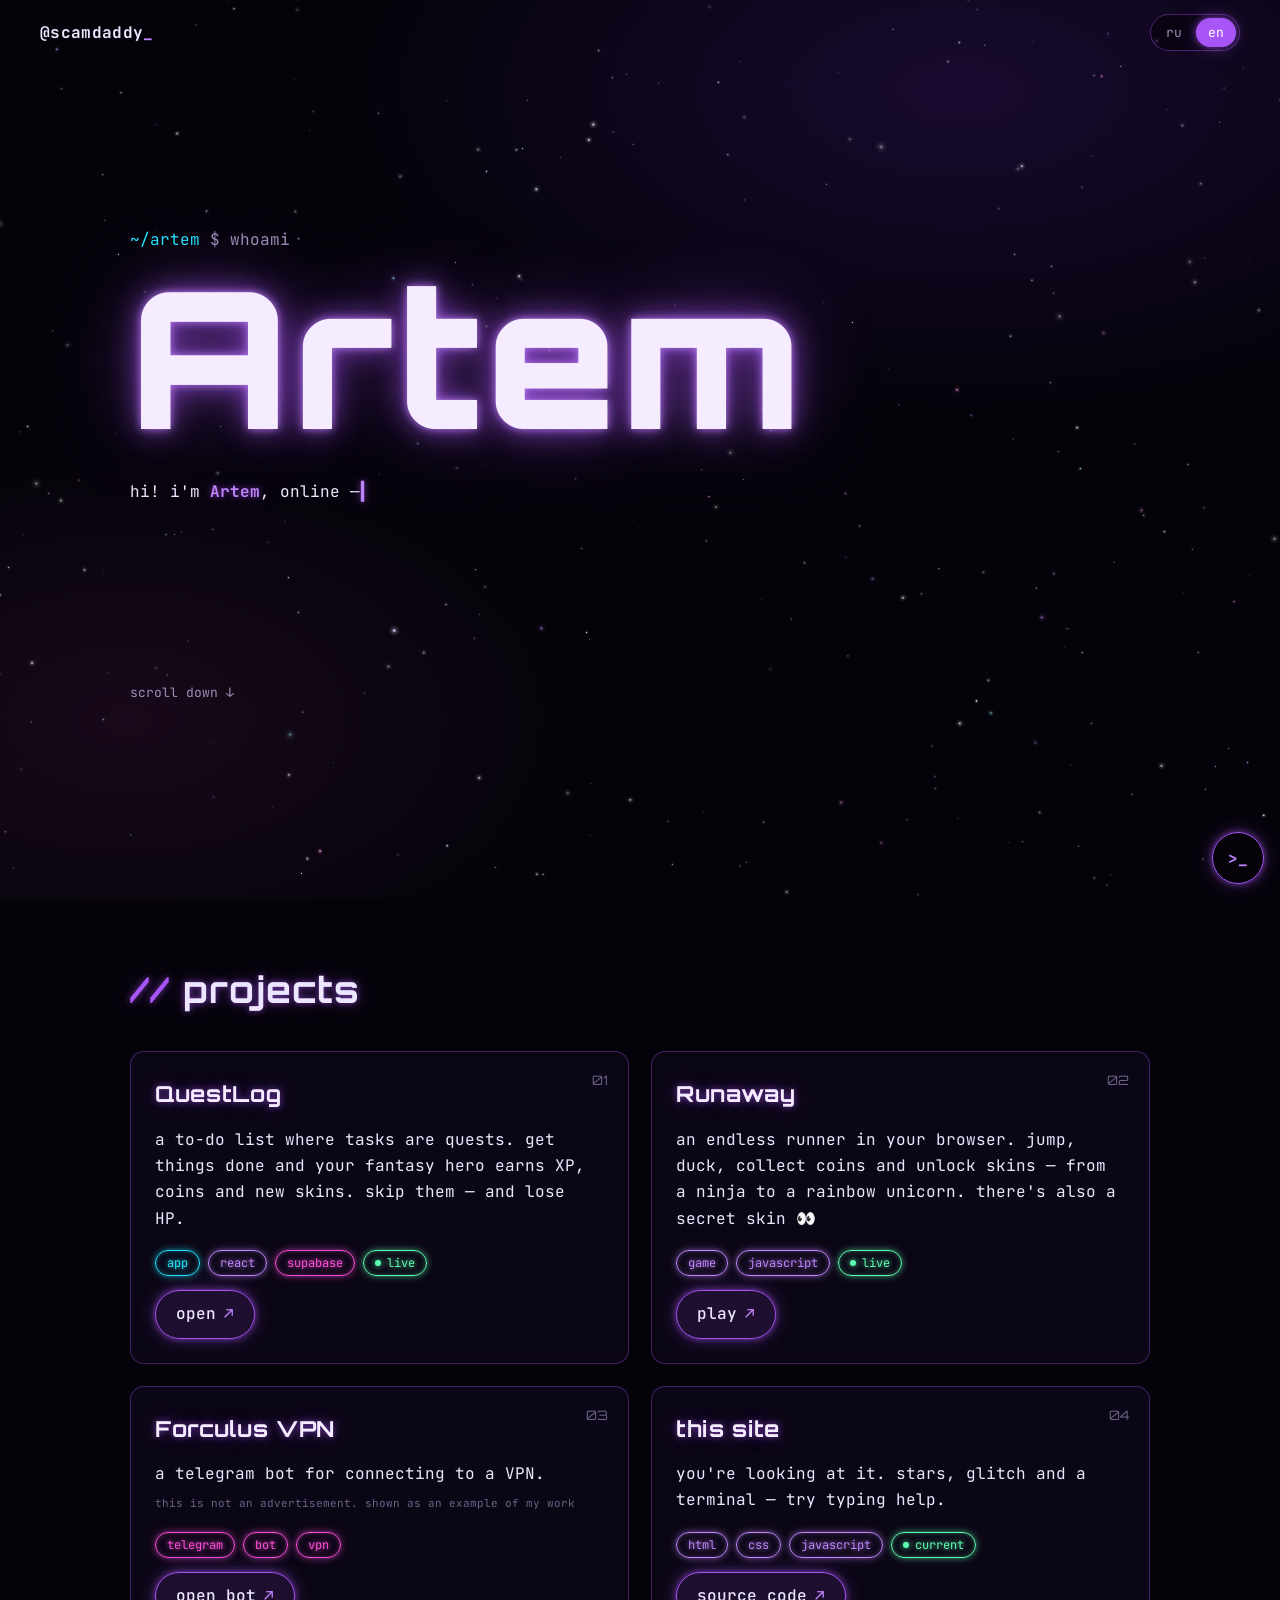
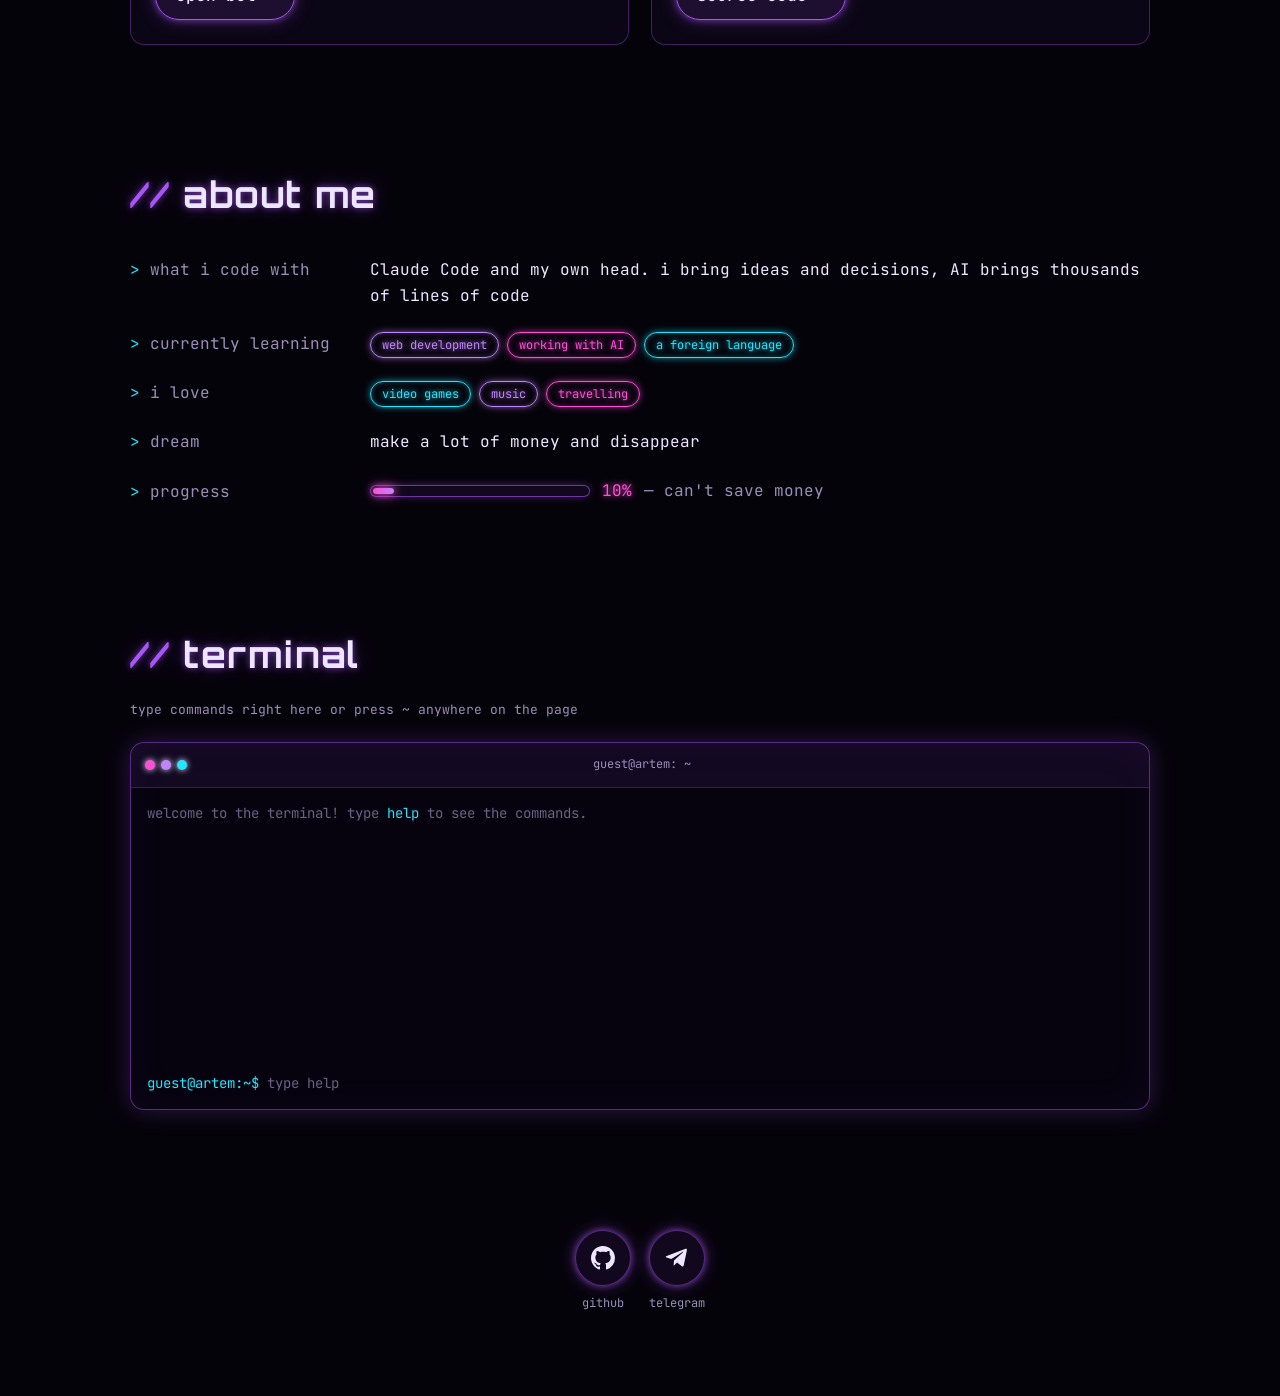
==== index.html @ 3e1d8d3e "Превью и описания сайта под новую мечту - описание страницы, Open Graph и Twitter: «мечтаю заработат" ====
<!DOCTYPE html>
<html lang="ru">
<head>
  <meta charset="UTF-8">
  <meta name="viewport" content="width=device-width, initial-scale=1">
  <title>Artem — @scamdaddy</title>
  <meta name="description" content="вайбкодер. мечтаю заработать много денег и исчезнуть, а пока — просто чиллю.">
  <meta name="theme-color" content="#05030a">
  <meta name="color-scheme" content="dark">
  <link rel="canonical" href="https://artemvib.github.io/">

  <!-- Иконки сайта -->
  <link rel="icon" href="assets/favicon.svg" type="image/svg+xml">
  <link rel="icon" href="assets/favicon-32.png" type="image/png" sizes="32x32">
  <link rel="apple-touch-icon" href="assets/apple-touch-icon.png">

  <!-- Превью ссылки в Telegram, VK, Discord и т.д. (Open Graph).
       Мессенджеры не запускают JavaScript, поэтому всё здесь — готовым текстом,
       а адрес картинки — полный, с https:// -->
  <meta property="og:type" content="website">
  <meta property="og:site_name" content="Artem — @scamdaddy">
  <meta property="og:url" content="https://artemvib.github.io/">
  <meta property="og:title" content="Artem — @scamdaddy">
  <meta property="og:description" content="вайбкодер. мечтаю заработать много денег и исчезнуть, а пока — просто чиллю. заходи — тут звёзды, глитч и терминал.">
  <meta property="og:image" content="https://artemvib.github.io/assets/og-image.png">
  <meta property="og:image:width" content="1200">
  <meta property="og:image:height" content="630">
  <meta property="og:image:alt" content="Artem — вайбкодер. неоновая надпись на звёздном фоне">
  <meta property="og:locale" content="ru_RU">
  <meta property="og:locale:alternate" content="en_US">

  <!-- То же для X (Twitter) -->
  <meta name="twitter:card" content="summary_large_image">
  <meta name="twitter:title" content="Artem — @scamdaddy">
  <meta name="twitter:description" content="вайбкодер. мечтаю заработать много денег и исчезнуть, а пока — просто чиллю.">
  <meta name="twitter:image" content="https://artemvib.github.io/assets/og-image.png">

  <!-- Метка «JavaScript работает»: только тогда прячем блоки до появления при прокрутке -->
  <script>document.documentElement.classList.add('js');</script>

  <!-- Шрифты: Orbitron для заголовков (латиница), Unbounded подхватывает кириллицу,
       JetBrains Mono для основного текста -->
  <link rel="preconnect" href="https://fonts.googleapis.com">
  <link rel="preconnect" href="https://fonts.gstatic.com" crossorigin>
  <link rel="stylesheet" href="https://fonts.googleapis.com/css2?family=JetBrains+Mono:wght@400;500;700&family=Orbitron:wght@500;700;900&family=Unbounded:wght@500;700;900&display=swap">

  <link rel="stylesheet" href="css/style.css">
</head>
<body>
  <!-- Звёздное небо рисуется на этом canvas (js/stars.js) -->
  <canvas id="stars" aria-hidden="true"></canvas>

  <header class="topbar">
    <a class="topbar__logo" href="#hero">@scamdaddy<span class="topbar__cursor">_</span></a>

    <!-- Переключатель языка: выбор запоминается (js/main.js) -->
    <div class="lang-switch" role="group" aria-label="язык" data-i18n-label="lang.label">
      <button class="lang-switch__btn is-active" type="button" data-lang="ru" lang="ru" aria-pressed="true">ru</button>
      <button class="lang-switch__btn" type="button" data-lang="en" lang="en" aria-pressed="false">en</button>
    </div>
  </header>

  <main>
    <!-- Приветствие -->
    <section class="hero" id="hero">
      <p class="hero__prompt reveal"><span class="accent-cyan">~/artem</span> $ whoami</p>
      <!-- Глитч: копии текста из data-text сдвигаются в розовом и голубом цвете -->
      <h1 class="hero__name glitch reveal" data-text="Artem">Artem</h1>
      <!-- Приветствие печатается само (js/effects.js), тексты — в js/i18n.js -->
      <div class="hero__greeting reveal" id="greeting"></div>
      <a class="hero__scroll reveal" href="#projects" data-i18n="hero.scroll">листай вниз ↓</a>
    </section>

    <!-- Проекты: карточки создаются из js/projects.js -->
    <section class="section" id="projects">
      <h2 class="section__title reveal"><span class="section__hash">//</span> <span data-i18n="projects.title">проекты</span></h2>
      <div class="cards" id="project-list"></div>
    </section>

    <!-- Обо мне -->
    <section class="section" id="about">
      <h2 class="section__title reveal"><span class="section__hash">//</span> <span data-i18n="about.title">обо мне</span></h2>
      <div id="about-list"></div>
    </section>

    <!-- Мини-терминал (js/terminal.js). По клавише ~ всплывает поверх страницы -->
    <section class="section" id="terminal-section">
      <h2 class="section__title reveal"><span class="section__hash">//</span> <span data-i18n="term.section">терминал</span></h2>
      <p class="section__hint reveal" data-i18n="term.hint" data-i18n-touch="term.hintTouch">пиши команды прямо здесь или нажми ~ в любом месте страницы</p>

      <div class="terminal reveal" id="terminal">
        <div class="terminal__bar">
          <span class="terminal__dots" aria-hidden="true"><i></i><i></i><i></i></span>
          <span class="terminal__title">guest@artem: ~</span>
          <button class="terminal__close" id="terminal-close" type="button" data-i18n-label="term.close" aria-label="закрыть терминал">esc</button>
        </div>
        <div class="terminal__output" id="terminal-output" role="log" aria-live="polite"></div>
        <form class="terminal__line" id="terminal-form">
          <label class="terminal__prompt" for="terminal-input">guest@artem:~$</label>
          <input class="terminal__input" id="terminal-input" type="text"
                 autocomplete="off" autocapitalize="off" autocorrect="off" spellcheck="false"
                 enterkeyhint="send" data-i18n-placeholder="term.placeholder" placeholder="введи help">
        </form>
      </div>
    </section>

    <!-- Место под анонимные сообщения — отдельный этап, пока скрыто -->
    <section class="section" id="anon-messages" hidden></section>
  </main>

  <footer class="footer" id="links">
    <!-- Иконки GitHub и Telegram (данные — в js/projects.js) -->
    <nav class="footer__links reveal" id="social-links" aria-label="ссылки" data-i18n-label="links.title"></nav>

    <!-- Место под счётчик просмотров — отдельный этап -->
    <div class="footer__views" id="views-counter" hidden></div>

    <p class="footer__credit reveal" data-i18n="footer.credit">сделано Artem вместе с Claude ❤️</p>
  </footer>

  <!-- Кнопка терминала (удобно на телефоне, где нет клавиши ~) -->
  <button class="terminal-fab" id="terminal-fab" type="button" data-i18n-label="term.open" aria-label="открыть терминал">&gt;_</button>

  <!-- Затемнение под всплывшим терминалом -->
  <div class="terminal-backdrop" id="terminal-backdrop"></div>

  <!-- Порядок важен: сначала данные, потом код, который их использует -->
  <script src="js/stars.js"></script>
  <script src="js/i18n.js"></script>
  <script src="js/projects.js"></script>
  <script src="js/effects.js"></script>
  <script src="js/terminal.js"></script>
  <script src="js/main.js"></script>
</body>
</html>
---- css/style.css ----
/* =========================================================
   Неон / киберпанк. Все цвета и размеры — переменные ниже,
   чтобы менять стиль в одном месте.
   ========================================================= */

:root {
  /* Цвета */
  --bg: #05030a;
  --bg-card: rgba(18, 10, 32, 0.55);
  --violet: #a855f7;
  --violet-bright: #c084fc;
  --violet-deep: #6d28d9;
  --pink: #ff4fd8;
  --cyan: #22e5ff;
  --text: #ece6ff;
  --muted: #9a8fb8;
  --dim: #6b6286;

  /* Неоновое свечение */
  --glow-violet: 0 0 6px rgba(168, 85, 247, 0.6), 0 0 18px rgba(168, 85, 247, 0.35);
  --glow-violet-strong: 0 0 8px rgba(192, 132, 252, 0.9), 0 0 24px rgba(168, 85, 247, 0.6), 0 0 60px rgba(168, 85, 247, 0.35);

  /* Шрифты */
  --font-mono: "JetBrains Mono", ui-monospace, Consolas, monospace;
  --font-display: "Orbitron", "Unbounded", system-ui, sans-serif;

  /* Сетка */
  --gutter: clamp(16px, 4vw, 40px);
  --max-width: 1100px;
  --radius: 14px;

  /* Плавность: быстрый старт, мягкая остановка */
  --ease-out: cubic-bezier(0.16, 1, 0.3, 1);
}

/* ---------- Базовые стили ---------- */

*,
*::before,
*::after {
  box-sizing: border-box;
}

html {
  scroll-behavior: smooth;
  -webkit-text-size-adjust: 100%;
}

body {
  margin: 0;
  min-height: 100vh;
  background:
    radial-gradient(ellipse 80% 60% at 75% 10%, rgba(109, 40, 217, 0.18), transparent 60%),
    radial-gradient(ellipse 60% 50% at 10% 80%, rgba(255, 79, 216, 0.08), transparent 60%),
    var(--bg);
  background-attachment: fixed;
  color: var(--text);
  font-family: var(--font-mono);
  font-size: clamp(14px, 1.6vw, 16px);
  line-height: 1.65;
  overflow-x: hidden;
}

::selection {
  background: var(--violet);
  color: #fff;
}

a {
  color: var(--violet-bright);
  text-decoration: none;
}

a:focus-visible,
button:focus-visible {
  outline: 2px solid var(--cyan);
  outline-offset: 3px;
}

.accent-cyan { color: var(--cyan); }
.accent-pink { color: var(--pink); }

/* ---------- Звёздный фон ---------- */

#stars {
  position: fixed;
  inset: 0;
  width: 100%;
  height: 100%;
  z-index: 0;
  pointer-events: none;
}

/* Весь контент — над звёздами.
   Без z-index: иначе всплывающий терминал оказался бы «заперт» внутри main
   и не смог бы подняться над затемнением */
main,
.footer {
  position: relative;
}

/* ---------- Шапка ---------- */

.topbar {
  position: fixed;
  top: 0;
  left: 0;
  right: 0;
  z-index: 10;
  display: flex;
  align-items: center;
  justify-content: space-between;
  padding: 14px var(--gutter);
  border-bottom: 1px solid transparent;
  transition: background 0.3s, border-color 0.3s;
}

/* После начала прокрутки шапка получает плотный фон, чтобы текст не лез под логотип */
.topbar.is-scrolled {
  background: rgba(5, 3, 10, 0.88);
  border-bottom-color: rgba(168, 85, 247, 0.2);
  backdrop-filter: blur(10px);
  -webkit-backdrop-filter: blur(10px);
}

.topbar__logo {
  font-weight: 700;
  color: var(--text);
  letter-spacing: 0.02em;
}

.topbar__cursor {
  color: var(--violet-bright);
  animation: blink 1s steps(1) infinite;
}

.lang-switch {
  display: flex;
  gap: 2px;
  padding: 3px;
  border: 1px solid rgba(168, 85, 247, 0.4);
  border-radius: 999px;
  background: rgba(5, 3, 10, 0.6);
}

.lang-switch__btn {
  min-width: 40px;
  padding: 4px 10px;
  border: 0;
  border-radius: 999px;
  background: transparent;
  color: var(--muted);
  font: inherit;
  font-size: 13px;
  cursor: pointer;
  transition: color 0.2s, background 0.2s, box-shadow 0.2s;
}

.lang-switch__btn:hover {
  color: var(--text);
}

.lang-switch__btn.is-active {
  background: var(--violet);
  color: #fff;
  box-shadow: var(--glow-violet);
}

/* ---------- Приветствие ---------- */

.hero {
  min-height: 100vh;
  min-height: 100svh;
  display: flex;
  flex-direction: column;
  justify-content: center;
  max-width: var(--max-width);
  margin: 0 auto;
  padding: 90px var(--gutter) 60px;
}

.hero__prompt {
  margin: 0 0 8px;
  color: var(--muted);
}

.hero__name {
  margin: 0;
  font-family: var(--font-display);
  font-weight: 900;
  font-size: clamp(64px, 17vw, 190px);
  line-height: 1;
  letter-spacing: 0.02em;
  color: #f5edff;
  text-shadow:
    0 0 8px rgba(192, 132, 252, 0.9),
    0 0 30px rgba(168, 85, 247, 0.7),
    0 0 80px rgba(168, 85, 247, 0.45);
}

.hero__greeting {
  max-width: 640px;
  margin: 28px 0 0;
  color: var(--text);
}

.hero__scroll {
  align-self: flex-start;
  margin-top: 48px;
  color: var(--muted);
  font-size: 13px;
  transition: color 0.2s, text-shadow 0.2s;
}

.hero__scroll:hover {
  color: var(--violet-bright);
  text-shadow: var(--glow-violet);
}

/* ---------- Секции ---------- */

.section {
  max-width: var(--max-width);
  margin: 0 auto;
  padding: 60px var(--gutter);
  /* при переходе по ссылке-якорю заголовок не прячется под шапкой */
  scroll-margin-top: 20px;
}

.section__title {
  margin: 0 0 32px;
  font-family: var(--font-display);
  font-weight: 700;
  font-size: clamp(24px, 4vw, 36px);
  letter-spacing: 0.04em;
  color: var(--text);
  text-shadow: var(--glow-violet);
}

.section__hash {
  color: var(--violet);
}

/* ---------- Общие компоненты ---------- */

.cards {
  display: grid;
  /* на широком экране 2 колонки, на телефоне 1 */
  grid-template-columns: repeat(auto-fill, minmax(min(100%, 400px), 1fr));
  gap: 22px;
}

.card {
  position: relative;
  display: flex;
  flex-direction: column;
  padding: 24px;
  border: 1px solid rgba(168, 85, 247, 0.35);
  border-radius: var(--radius);
  background: var(--bg-card);
  backdrop-filter: blur(6px);
  -webkit-backdrop-filter: blur(6px);
  box-shadow: 0 0 0 rgba(168, 85, 247, 0);
}

.tags {
  display: flex;
  flex-wrap: wrap;
  gap: 8px;
  margin: 0;
  padding: 0;
  list-style: none;
}

.tag {
  display: inline-block;
  padding: 3px 11px;
  border: 1px solid currentColor;
  border-radius: 999px;
  font-size: 12px;
  line-height: 1.5;
  color: var(--cyan);
  text-shadow: 0 0 6px currentColor;
  box-shadow: 0 0 8px -2px currentColor, inset 0 0 8px -4px currentColor;
}

.tag--cyan { color: var(--cyan); }
.tag--pink { color: var(--pink); }
.tag--violet { color: var(--violet-bright); }

/* live / current — с пульсирующей точкой «в эфире» */
.tag--live {
  color: #5dffb0;
}

.tag--live::before {
  content: "";
  display: inline-block;
  width: 6px;
  height: 6px;
  margin-right: 6px;
  border-radius: 50%;
  background: currentColor;
  box-shadow: 0 0 6px currentColor;
  vertical-align: 1px;
  animation: pulse 1.6s ease-in-out infinite;
}

.btn {
  display: inline-flex;
  align-items: center;
  gap: 8px;
  padding: 10px 20px;
  border: 1px solid var(--violet);
  border-radius: 999px;
  background: rgba(168, 85, 247, 0.12);
  color: var(--text);
  font: inherit;
  font-weight: 500;
  cursor: pointer;
  box-shadow: var(--glow-violet);
}

/* Скрыто с экрана, но доступно экранным чтецам */
.sr-only {
  position: absolute;
  width: 1px;
  height: 1px;
  margin: -1px;
  padding: 0;
  overflow: hidden;
  clip: rect(0 0 0 0);
  white-space: nowrap;
  border: 0;
}

/* ---------- Печатающийся текст ---------- */

/* «Призрак» и живой текст лежат в одной ячейке сетки друг на друге */
.typed {
  display: grid;
}

.typed__ghost,
.typed__live {
  grid-area: 1 / 1;
}

.typed__ghost {
  visibility: hidden;
}

.typed__ghost > div,
.typed__live > div {
  margin-bottom: 0.35em;
}

.typed__cursor {
  margin-left: 1px;
  color: var(--violet-bright);
  text-shadow: var(--glow-violet);
  animation: blink 1s steps(1) infinite;
}

.hl {
  color: var(--violet-bright);
  text-shadow: var(--glow-violet);
}

/* ---------- Глитч ---------- */

.glitch {
  position: relative;
  align-self: flex-start;
}

/* Две копии текста: розовая и голубая. В покое невидимы */
.glitch::before,
.glitch::after {
  content: attr(data-text);
  position: absolute;
  inset: 0;
  opacity: 0;
  pointer-events: none;
  text-shadow: none;
  mix-blend-mode: screen;
}

.glitch::before { color: var(--pink); }
.glitch::after { color: var(--cyan); }

.glitch.is-glitching,
.glitch:hover {
  animation: glitch-shake 0.3s steps(2) infinite;
}

.glitch.is-glitching::before,
.glitch:hover::before {
  opacity: 0.9;
  animation: glitch-slice-a 0.6s steps(1) infinite;
}

.glitch.is-glitching::after,
.glitch:hover::after {
  opacity: 0.9;
  animation: glitch-slice-b 0.6s steps(1) infinite;
}

/* ---------- Карточки проектов ---------- */

.project {
  gap: 14px;
}

.project__num {
  position: absolute;
  top: 18px;
  right: 20px;
  font-family: var(--font-display);
  font-size: 13px;
  color: var(--dim);
}

.project__title {
  margin: 0;
  padding-right: 32px;
  font-family: var(--font-display);
  font-weight: 700;
  font-size: 22px;
  letter-spacing: 0.03em;
  color: #f5edff;
  text-shadow: var(--glow-violet);
}

.project__desc {
  margin: 0;
  color: var(--text);
}

.project__note {
  margin: -6px 0 0;
  font-size: 11px;
  line-height: 1.5;
  color: var(--dim);
}

.project .tags {
  margin-top: auto;
  padding-top: 4px;
}

.project__btn {
  align-self: flex-start;
}

.btn__arrow {
  display: inline-block;
  color: var(--violet-bright);
}

/* ---------- Обо мне ---------- */

.about {
  display: grid;
  gap: 22px;
  margin: 0;
}

.about__row {
  display: grid;
  grid-template-columns: 220px 1fr;
  gap: 8px 20px;
  align-items: baseline;
}

.about__label {
  color: var(--muted);
}

.about__value {
  margin: 0;
}

/* ---------- Шкала прогресса ---------- */

.about__value--progress {
  display: flex;
  flex-wrap: wrap;
  align-items: center;
  gap: 6px 12px;
}

.progress {
  display: block;
  width: min(220px, 100%);
  height: 12px;
  padding: 2px;
  border: 1px solid rgba(168, 85, 247, 0.6);
  border-radius: 999px;
  background: rgba(168, 85, 247, 0.08);
  box-shadow: 0 0 10px -2px rgba(168, 85, 247, 0.6);
}

.progress__fill {
  display: block;
  width: var(--value);
  height: 100%;
  border-radius: inherit;
  background: linear-gradient(90deg, var(--pink), var(--violet-bright));
  box-shadow: 0 0 8px var(--pink), 0 0 16px rgba(255, 79, 216, 0.5);
  transition: width 1.6s var(--ease-out) 0.5s;
}

/* Пока строка не выехала на экран — шкала пустая, потом плавно заполняется */
.js .about__row:not(.is-visible) .progress__fill {
  width: 0;
}

.progress__value {
  color: var(--pink);
  text-shadow: 0 0 6px var(--pink);
}

.progress__note {
  color: var(--muted);
}

/* ---------- Ссылки ---------- */

.footer__links {
  display: flex;
  justify-content: center;
  gap: 18px;
}

.social {
  display: flex;
  flex-direction: column;
  align-items: center;
  gap: 8px;
  color: var(--muted);
  font-size: 12px;
}

.social__icon {
  display: grid;
  place-items: center;
  width: 56px;
  height: 56px;
  border: 1px solid rgba(168, 85, 247, 0.45);
  border-radius: 50%;
  background: rgba(168, 85, 247, 0.08);
  color: var(--text);
  box-shadow: var(--glow-violet);
}

.social__icon svg {
  width: 24px;
  height: 24px;
}

/* ---------- Футер ---------- */

.footer {
  max-width: var(--max-width);
  margin: 0 auto;
  padding: 60px var(--gutter) 40px;
  text-align: center;
}

.footer__credit {
  margin: 20px 0 0;
  color: var(--muted);
  font-size: 13px;
}

/* ---------- Появление при прокрутке ----------
   Класс .js ставится скриптом в <head>. Без JavaScript всё просто видно.
   Для «выезда» используется свойство translate, а не transform —
   так оно не мешает эффектам наведения, которые используют transform. */

.js .reveal {
  opacity: 0;
  translate: 0 40px;
  filter: blur(12px);
  transition:
    opacity 0.9s var(--ease-out) var(--reveal-delay, 0s),
    translate 0.9s var(--ease-out) var(--reveal-delay, 0s),
    filter 0.9s var(--ease-out) var(--reveal-delay, 0s);
}

.js .reveal.is-visible {
  opacity: 1;
  translate: 0 0;
  filter: none;
}

/* ---------- Наведение: карточки ---------- */

/* У карточек свои переходы + переходы появления в одном списке */
.js .card.reveal,
.card {
  transition:
    opacity 0.9s var(--ease-out) var(--reveal-delay, 0s),
    translate 0.9s var(--ease-out) var(--reveal-delay, 0s),
    filter 0.9s var(--ease-out) var(--reveal-delay, 0s),
    transform 0.35s var(--ease-out),
    border-color 0.35s,
    box-shadow 0.35s;
}

/* Пятно света, которое следует за мышью (координаты задаёт JS) */
.card::before {
  content: "";
  position: absolute;
  inset: 0;
  border-radius: inherit;
  background: radial-gradient(420px circle at var(--mx, 50%) var(--my, 50%), rgba(168, 85, 247, 0.16), transparent 45%);
  opacity: 0;
  transition: opacity 0.35s;
  pointer-events: none;
}

/* Всё содержимое карточки — над пятном света */
.card > * {
  position: relative;
}

.project__num {
  position: absolute;
}

/* Голографический блик: радужная полоса, которая едет вслед за курсором (--gx) */
.card::after {
  content: "";
  position: absolute;
  inset: 0;
  border-radius: inherit;
  background: linear-gradient(
    115deg,
    transparent 35%,
    rgba(255, 79, 216, 0.1) 45%,
    rgba(255, 255, 255, 0.12) 50%,
    rgba(34, 229, 255, 0.1) 55%,
    transparent 65%
  );
  background-size: 250% 100%;
  background-position: var(--gx, 50%) 0;
  opacity: 0;
  transition: opacity 0.35s;
  pointer-events: none;
}

@media (hover: hover) {
  /* 3D-наклон: углы --rx/--ry задаёт JS по положению курсора */
  .card:hover {
    transform: perspective(900px) rotateX(var(--rx, 0deg)) rotateY(var(--ry, 0deg)) translateY(-6px);
    border-color: rgba(192, 132, 252, 0.85);
    box-shadow:
      0 0 0 1px rgba(192, 132, 252, 0.25),
      0 0 24px rgba(168, 85, 247, 0.45),
      0 0 70px rgba(168, 85, 247, 0.25),
      inset 0 0 30px rgba(168, 85, 247, 0.08);
  }

  .card:hover::before,
  .card:hover::after {
    opacity: 1;
  }
}

/* ---------- Наведение: кнопки и иконки ---------- */

.btn {
  transition: background 0.3s, border-color 0.3s, box-shadow 0.3s, transform 0.3s var(--ease-out);
}

.btn__arrow {
  transition: transform 0.3s var(--ease-out);
}

.btn:hover,
.btn:focus-visible {
  background: rgba(168, 85, 247, 0.3);
  border-color: var(--violet-bright);
  box-shadow: var(--glow-violet-strong);
  transform: translateY(-2px);
}

.btn:hover .btn__arrow,
.btn:focus-visible .btn__arrow {
  transform: translate(3px, -3px);
}

.btn:active {
  transform: translateY(0) scale(0.97);
}

.social__icon {
  transition: transform 0.35s var(--ease-out), color 0.3s, border-color 0.3s, box-shadow 0.3s;
}

.social {
  transition: color 0.3s;
}

.social:hover,
.social:focus-visible {
  color: var(--text);
}

.social:hover .social__icon,
.social:focus-visible .social__icon {
  transform: translateY(-4px) scale(1.08);
  color: var(--cyan);
  border-color: var(--cyan);
  box-shadow: 0 0 10px rgba(34, 229, 255, 0.8), 0 0 30px rgba(34, 229, 255, 0.45), 0 0 60px rgba(168, 85, 247, 0.35);
}

.social:nth-child(2):hover .social__icon,
.social:nth-child(2):focus-visible .social__icon {
  color: var(--pink);
  border-color: var(--pink);
  box-shadow: 0 0 10px rgba(255, 79, 216, 0.8), 0 0 30px rgba(255, 79, 216, 0.45), 0 0 60px rgba(168, 85, 247, 0.35);
}

/* ---------- Наведение: теги ----------
   Подпрыгивают и меняют цвет по кругу: голубой → розовый → фиолетовый → голубой */

.tag {
  cursor: default;
  transition: color 0.25s, box-shadow 0.25s;
}

.tag:hover {
  animation: tag-bounce 0.55s var(--ease-out);
  box-shadow: 0 0 14px -1px currentColor, inset 0 0 10px -3px currentColor;
}

.tag--cyan:hover { color: var(--pink); }
.tag--pink:hover { color: var(--violet-bright); }
.tag--violet:hover { color: var(--cyan); }
.tag--live:hover { color: var(--cyan); }

/* ---------- Терминал ---------- */

.section__hint {
  margin: -18px 0 22px;
  color: var(--muted);
  font-size: 13px;
}

.terminal {
  overflow: hidden;
  border: 1px solid rgba(168, 85, 247, 0.5);
  border-radius: var(--radius);
  background: rgba(8, 4, 16, 0.86);
  backdrop-filter: blur(8px);
  -webkit-backdrop-filter: blur(8px);
  box-shadow: 0 0 24px rgba(168, 85, 247, 0.25), inset 0 0 40px rgba(168, 85, 247, 0.05);
  font-size: 14px;
  cursor: text;
}

.terminal__bar {
  display: flex;
  align-items: center;
  gap: 12px;
  padding: 10px 14px;
  border-bottom: 1px solid rgba(168, 85, 247, 0.25);
  background: rgba(168, 85, 247, 0.08);
  cursor: default;
}

.terminal__dots {
  display: flex;
  gap: 6px;
}

.terminal__dots i {
  width: 10px;
  height: 10px;
  border-radius: 50%;
  background: var(--pink);
  box-shadow: 0 0 6px currentColor;
}

.terminal__dots i:nth-child(2) { background: var(--violet-bright); }
.terminal__dots i:nth-child(3) { background: var(--cyan); }

.terminal__title {
  flex: 1;
  color: var(--muted);
  font-size: 12px;
  text-align: center;
}

/* Кнопка закрытия видна только во всплывшем режиме */
.terminal__close {
  visibility: hidden;
  padding: 2px 8px;
  border: 1px solid rgba(168, 85, 247, 0.5);
  border-radius: 6px;
  background: transparent;
  color: var(--muted);
  font: inherit;
  font-size: 11px;
  cursor: pointer;
}

.terminal__close:hover {
  color: var(--text);
  border-color: var(--violet-bright);
}

.terminal__output {
  height: 280px;
  overflow-y: auto;
  padding: 14px 16px 4px;
  white-space: pre-wrap;
  word-break: break-word;
  overscroll-behavior: contain;
  scrollbar-width: thin;
  scrollbar-color: rgba(168, 85, 247, 0.5) transparent;
}

.terminal__line {
  display: flex;
  align-items: center;
  gap: 8px;
  padding: 4px 16px 14px;
}

.terminal__prompt,
.term-prompt {
  color: var(--cyan);
  white-space: nowrap;
}

.terminal__input {
  flex: 1;
  min-width: 0;
  padding: 0;
  border: 0;
  outline: 0;
  background: transparent;
  color: var(--text);
  font: inherit;
  caret-color: var(--violet-bright);
}

.terminal__input::placeholder {
  color: var(--dim);
}

/* Строки вывода */
.term-line { margin-bottom: 2px; }
.term-echo { color: var(--muted); }
.term-muted { color: var(--dim); }
.term-accent { color: var(--violet-bright); }
.term-cmd { color: var(--cyan); }
.term-error { color: var(--pink); }
.term-hack { color: #5dffb0; text-shadow: 0 0 6px rgba(93, 255, 176, 0.6); }

.term-line a {
  color: var(--cyan);
  text-decoration: underline;
  text-underline-offset: 3px;
}

.term-line a:hover {
  text-shadow: 0 0 8px var(--cyan);
}

/* Всплывший режим: окно прижато к низу экрана поверх всего */
.terminal.is-floating {
  position: fixed;
  left: 16px;
  right: 16px;
  bottom: 16px;
  z-index: 60;
  max-width: 760px;
  margin: 0 auto;
  box-shadow: var(--glow-violet-strong);
  animation: terminal-in 0.35s var(--ease-out);
}

.terminal.is-floating .terminal__output {
  height: min(50vh, 420px);
}

.terminal.is-floating .terminal__close {
  visibility: visible;
}

.terminal-backdrop {
  position: fixed;
  inset: 0;
  z-index: 55;
  background: rgba(5, 3, 10, 0.6);
  backdrop-filter: blur(3px);
  -webkit-backdrop-filter: blur(3px);
  opacity: 0;
  pointer-events: none;
  transition: opacity 0.3s;
}

.terminal-backdrop.is-open {
  opacity: 1;
  pointer-events: auto;
}

/* Круглая кнопка >_ в углу */
.terminal-fab {
  position: fixed;
  right: 16px;
  bottom: 16px;
  z-index: 50;
  width: 52px;
  height: 52px;
  border: 1px solid var(--violet);
  border-radius: 50%;
  background: rgba(5, 3, 10, 0.8);
  color: var(--violet-bright);
  font: 700 16px var(--font-mono);
  cursor: pointer;
  box-shadow: var(--glow-violet);
  transition: box-shadow 0.3s, transform 0.3s var(--ease-out), color 0.3s;
}

.terminal-fab:hover {
  color: #fff;
  box-shadow: var(--glow-violet-strong);
  transform: scale(1.08);
}

.terminal-fab[hidden] {
  display: none;
}

/* Полноэкранные эффекты секретных команд: «матрица» (hack) и денежный дождь (money) */
.fx-overlay {
  position: fixed;
  inset: 0;
  z-index: 200;
  pointer-events: none;
  transition: opacity 0.6s;
}

.fx-overlay.is-fading {
  opacity: 0;
}

.term-money {
  color: #5dffb0;
  font-weight: 700;
  text-shadow: 0 0 8px rgba(93, 255, 176, 0.7);
}

/* ---------- Глитч-переход при клике на проект ---------- */

.glitch-screen {
  position: fixed;
  inset: 0;
  z-index: 300;
  overflow: hidden;
  pointer-events: none;
  /* Полосы развёртки, как на старом мониторе */
  background: repeating-linear-gradient(to bottom, rgba(255, 255, 255, 0.06) 0 1px, transparent 1px 3px);
  animation: glitch-flash 0.42s steps(1) forwards;
}

/* Цветные полосы инвертируют цвета под собой */
.glitch-screen i {
  position: absolute;
  left: -15%;
  width: 130%;
  mix-blend-mode: difference;
}

/* Страница дрожит и раздваивается на розовый и голубой */
.is-glitching-page main,
.is-glitching-page .topbar {
  animation: glitch-shake 0.1s steps(2) infinite;
  filter: drop-shadow(-4px 0 0 rgba(255, 79, 216, 0.7)) drop-shadow(4px 0 0 rgba(34, 229, 255, 0.7));
}

/* ---------- Анимации ---------- */

/* Короткие вспышки в начале и в конце перехода */
@keyframes glitch-flash {
  0% { background-color: rgba(255, 255, 255, 0.25); }
  15% { background-color: transparent; }
  80% { background-color: rgba(168, 85, 247, 0.25); }
  90% { background-color: rgba(5, 3, 10, 0.9); }
}

@keyframes terminal-in {
  from { opacity: 0; transform: translateY(30px) scale(0.98); }
}

@keyframes tag-bounce {
  0% { transform: translateY(0) scale(1, 1); }
  30% { transform: translateY(-7px) scale(1.04, 0.96); }
  55% { transform: translateY(0) scale(1.08, 0.9); }
  75% { transform: translateY(-2px) scale(0.98, 1.02); }
  100% { transform: translateY(0) scale(1, 1); }
}

@keyframes blink {
  50% { opacity: 0; }
}

@keyframes pulse {
  50% { opacity: 0.35; transform: scale(0.7); }
}

/* Дрожание всего имени */
@keyframes glitch-shake {
  0% { transform: translate(0, 0); }
  25% { transform: translate(-2px, 1px); }
  50% { transform: translate(2px, -1px); }
  75% { transform: translate(-1px, -1px); }
  100% { transform: translate(1px, 1px); }
}

/* Копии режутся на полосы (clip-path) и разъезжаются в стороны */
@keyframes glitch-slice-a {
  0% { clip-path: inset(10% 0 70% 0); transform: translate(-0.09em, 0); }
  20% { clip-path: inset(55% 0 20% 0); transform: translate(0.075em, 0); }
  40% { clip-path: inset(30% 0 45% 0); transform: translate(-0.06em, 0); }
  60% { clip-path: inset(80% 0 5% 0); transform: translate(0.09em, 0); }
  80% { clip-path: inset(0 0 85% 0); transform: translate(-0.045em, 0); }
  100% { clip-path: inset(40% 0 40% 0); transform: translate(0.06em, 0); }
}

@keyframes glitch-slice-b {
  0% { clip-path: inset(65% 0 15% 0); transform: translate(0.075em, 0); }
  20% { clip-path: inset(5% 0 75% 0); transform: translate(-0.09em, 0); }
  40% { clip-path: inset(45% 0 30% 0); transform: translate(0.06em, 0); }
  60% { clip-path: inset(20% 0 60% 0); transform: translate(-0.075em, 0); }
  80% { clip-path: inset(75% 0 10% 0); transform: translate(0.045em, 0); }
  100% { clip-path: inset(30% 0 50% 0); transform: translate(-0.06em, 0); }
}

/* ---------- Телефон ---------- */

@media (max-width: 640px) {
  .about__row {
    grid-template-columns: 1fr;
  }

  .card {
    padding: 20px;
  }

  .terminal {
    font-size: 13px;
  }

  /* 16px в поле ввода — иначе iPhone приближает страницу при фокусе */
  .terminal__input {
    font-size: 16px;
  }

  .terminal__output {
    height: 240px;
  }

  .terminal.is-floating {
    left: 8px;
    right: 8px;
    bottom: 8px;
  }

  /* Место под круглую кнопку >_, чтобы она не закрывала подпись */
  .footer {
    padding-bottom: 90px;
  }
}

/* На телефонах и планшетах размытие под карточками заменяем плотным фоном:
   иначе видеокарте пришлось бы каждый кадр заново размывать движущиеся звёзды */
@media (hover: none) {
  .card,
  .terminal {
    backdrop-filter: none;
    -webkit-backdrop-filter: none;
    background: rgba(14, 8, 26, 0.92);
  }
}

/* Для тех, кто попросил систему меньше анимаций */
@media (prefers-reduced-motion: reduce) {
  html { scroll-behavior: auto; }

  *,
  *::before,
  *::after {
    animation-duration: 0.01ms !important;
    animation-iteration-count: 1 !important;
    transition-duration: 0.01ms !important;
  }

  /* Блоки сразу на месте, без выезда и размытия */
  .js .reveal {
    opacity: 1;
    translate: none;
    filter: none;
  }

  /* Наведение — только свечение, без прыжков */
  .card:hover,
  .btn:hover,
  .social:hover .social__icon {
    transform: none;
  }
}
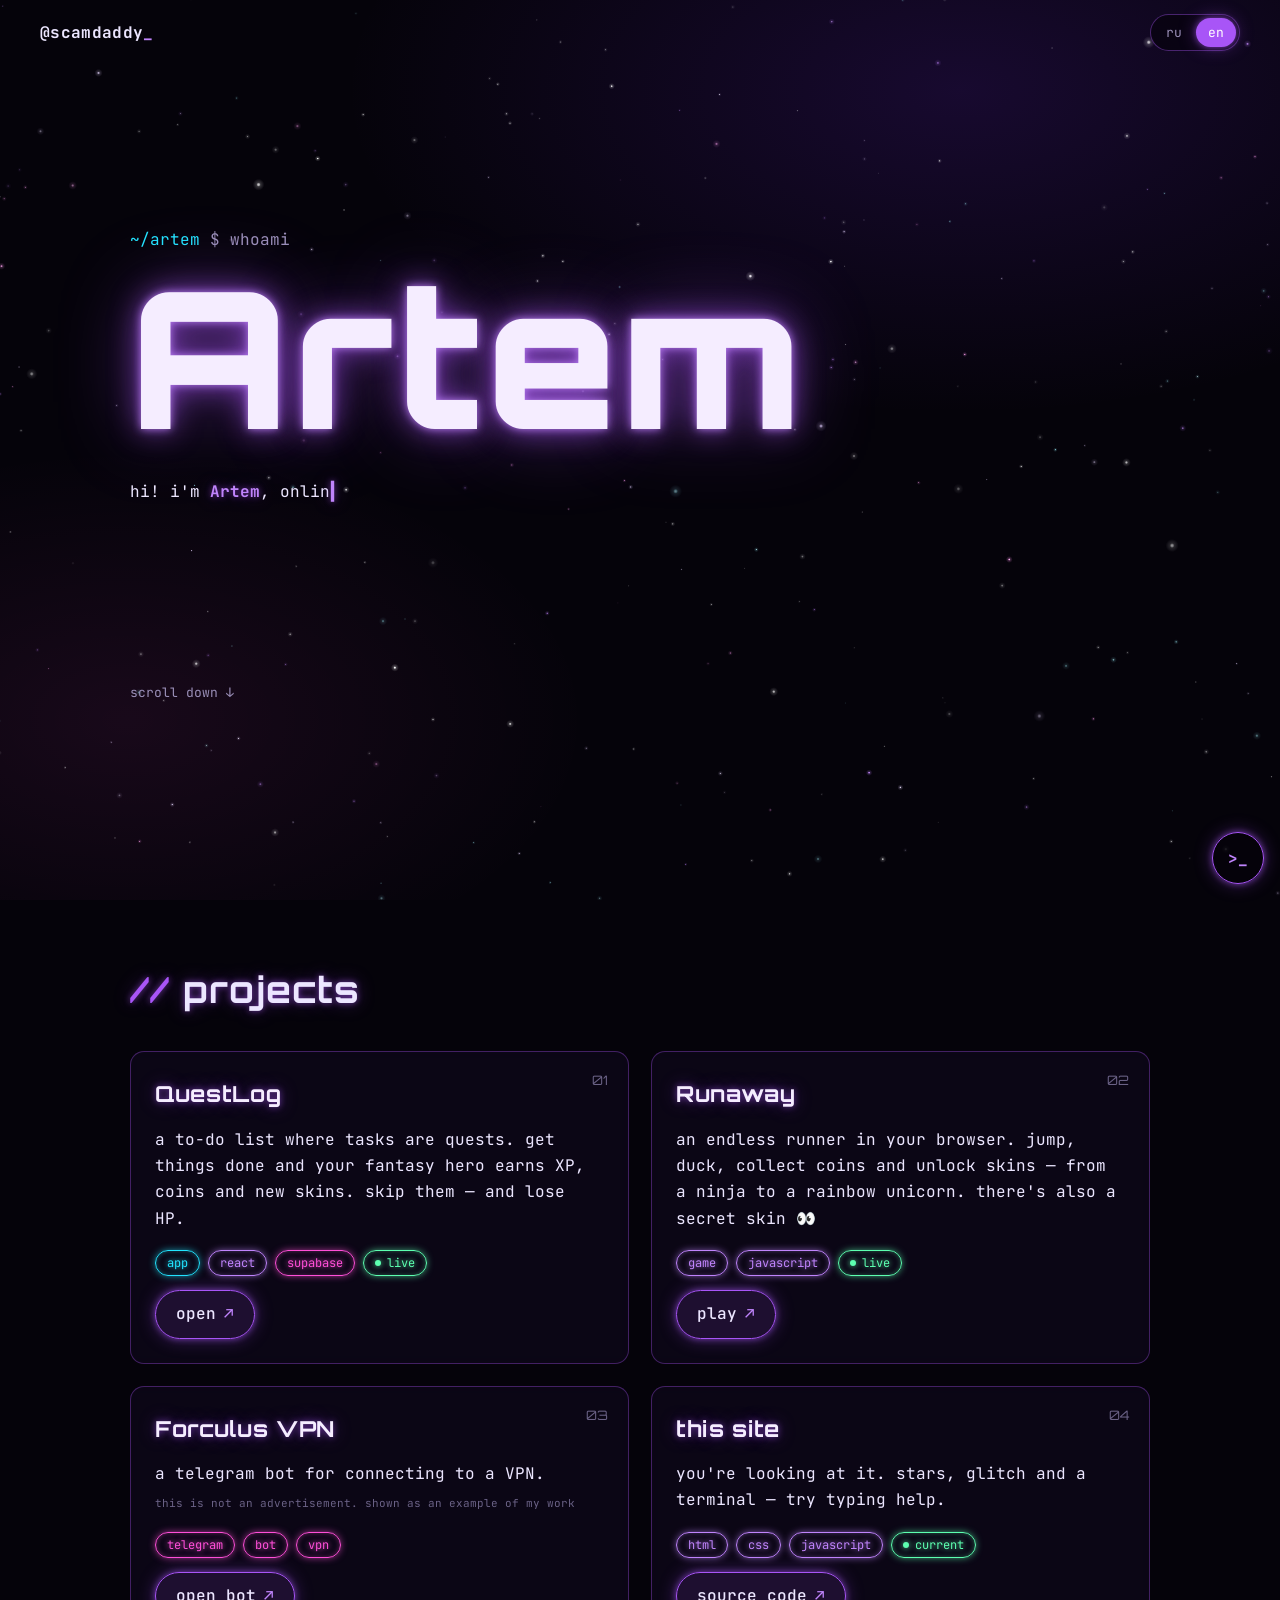
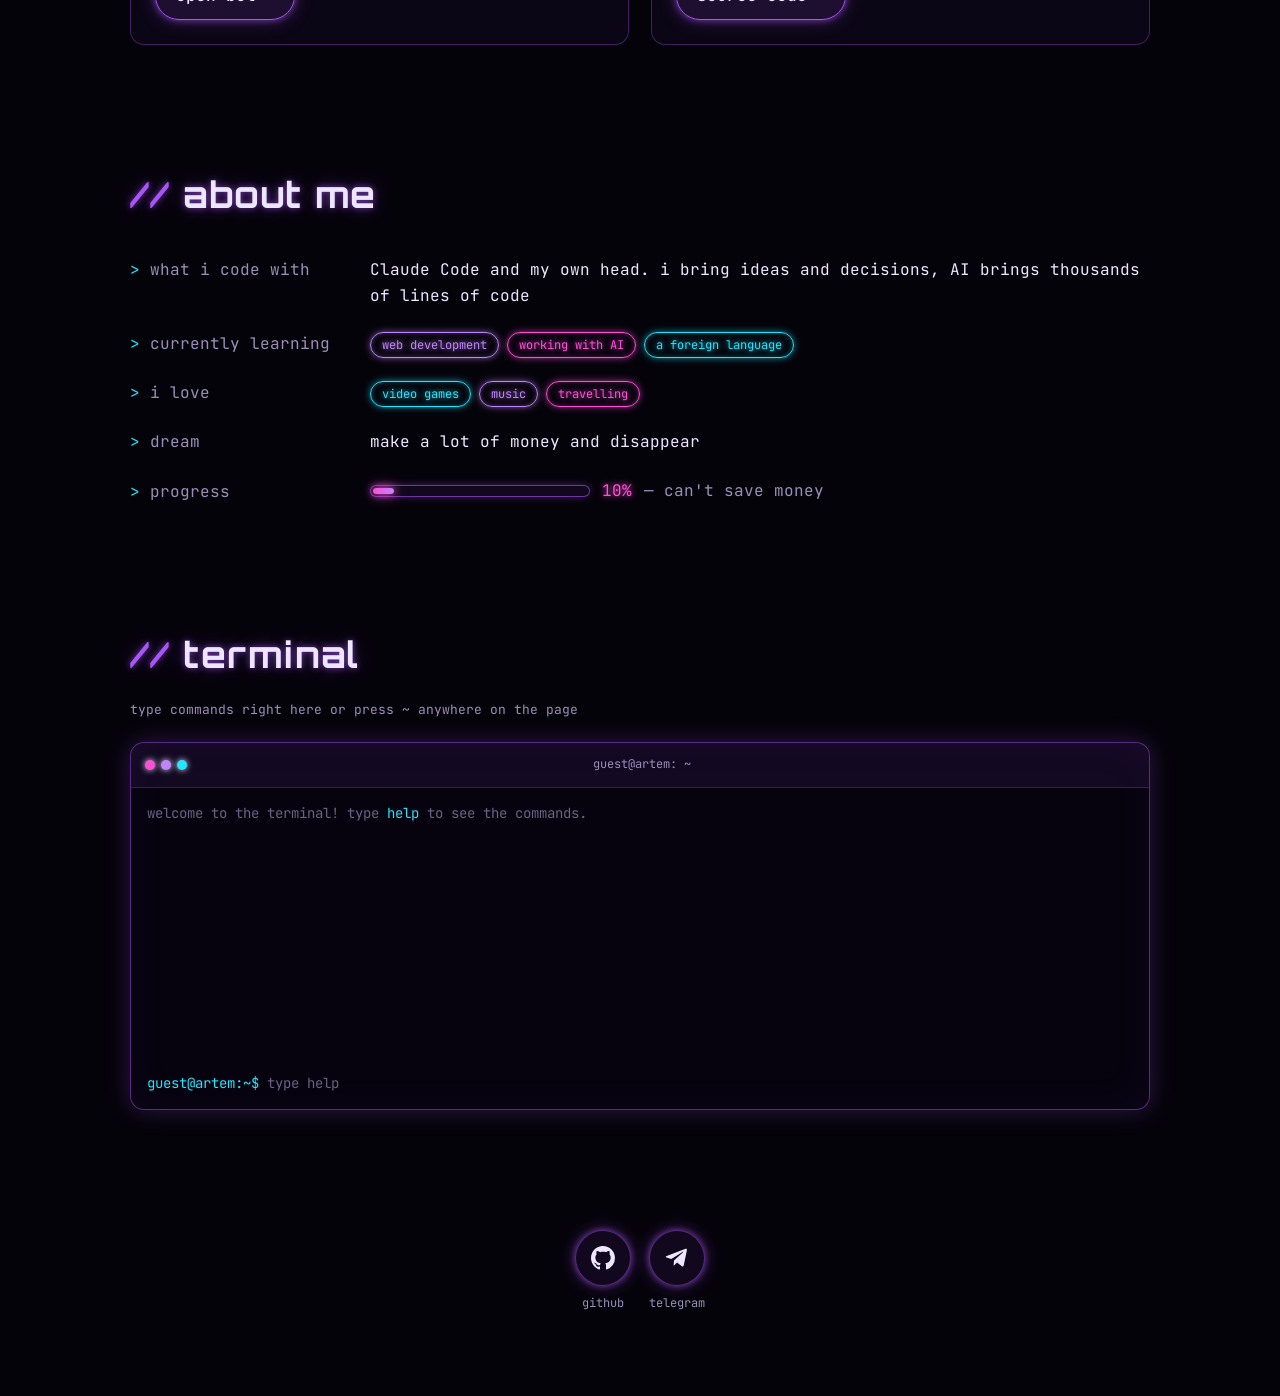
==== commit f698a45b: "Переезд на ник scamdaddy - репозиторий переименован в scamdaddy.github.io,   сайт теперь по адресу h" ====
--- a/index.html
+++ b/index.html
@@ -7,7 +7,7 @@
   <meta name="description" content="вайбкодер. мечтаю заработать много денег и исчезнуть, а пока — просто чиллю.">
   <meta name="theme-color" content="#05030a">
   <meta name="color-scheme" content="dark">
-  <link rel="canonical" href="https://artemvib.github.io/">
+  <link rel="canonical" href="https://scamdaddy.github.io/">
 
   <!-- Иконки сайта -->
   <link rel="icon" href="assets/favicon.svg" type="image/svg+xml">
@@ -19,10 +19,10 @@
        а адрес картинки — полный, с https:// -->
   <meta property="og:type" content="website">
   <meta property="og:site_name" content="Artem — @scamdaddy">
-  <meta property="og:url" content="https://artemvib.github.io/">
+  <meta property="og:url" content="https://scamdaddy.github.io/">
   <meta property="og:title" content="Artem — @scamdaddy">
   <meta property="og:description" content="вайбкодер. мечтаю заработать много денег и исчезнуть, а пока — просто чиллю. заходи — тут звёзды, глитч и терминал.">
-  <meta property="og:image" content="https://artemvib.github.io/assets/og-image.png">
+  <meta property="og:image" content="https://scamdaddy.github.io/assets/og-image.png">
   <meta property="og:image:width" content="1200">
   <meta property="og:image:height" content="630">
   <meta property="og:image:alt" content="Artem — вайбкодер. неоновая надпись на звёздном фоне">
@@ -33,7 +33,7 @@
   <meta name="twitter:card" content="summary_large_image">
   <meta name="twitter:title" content="Artem — @scamdaddy">
   <meta name="twitter:description" content="вайбкодер. мечтаю заработать много денег и исчезнуть, а пока — просто чиллю.">
-  <meta name="twitter:image" content="https://artemvib.github.io/assets/og-image.png">
+  <meta name="twitter:image" content="https://scamdaddy.github.io/assets/og-image.png">
 
   <!-- Метка «JavaScript работает»: только тогда прячем блоки до появления при прокрутке -->
   <script>document.documentElement.classList.add('js');</script>
--- a/css/style.css
+++ b/css/style.css
@@ -523,6 +523,74 @@
 
 .progress__note {
   color: var(--muted);
+}
+
+/* Шкала — это кнопка-пасхалка */
+.progress-trigger {
+  display: inline-flex;
+  align-items: center;
+  gap: 12px;
+  padding: 4px 6px;
+  margin: -4px -6px;
+  border: 0;
+  border-radius: 999px;
+  background: transparent;
+  color: inherit;
+  font: inherit;
+  cursor: pointer;
+  transition: transform 0.25s var(--ease-out);
+}
+
+.progress-trigger .progress {
+  width: 220px;
+  max-width: 45vw;
+  transition: box-shadow 0.25s, border-color 0.25s;
+}
+
+.progress-trigger:hover .progress,
+.progress-trigger:focus-visible .progress {
+  border-color: var(--pink);
+  box-shadow: 0 0 12px rgba(255, 79, 216, 0.7), 0 0 30px rgba(255, 79, 216, 0.35);
+}
+
+.progress-trigger:active {
+  transform: scale(0.96);
+}
+
+/* ---------- Всплывающая подсказка ---------- */
+
+.toast {
+  position: fixed;
+  left: 16px;
+  bottom: 16px;
+  z-index: 70;
+  max-width: calc(100% - 100px);
+  padding: 12px 18px;
+  border: 1px solid var(--pink);
+  border-radius: 12px;
+  background: rgba(14, 8, 26, 0.95);
+  color: var(--text);
+  font-size: 14px;
+  box-shadow: 0 0 14px rgba(255, 79, 216, 0.5), 0 0 40px rgba(168, 85, 247, 0.3);
+  opacity: 0;
+  transform: translateY(20px);
+  pointer-events: none;
+  transition: opacity 0.35s, transform 0.35s var(--ease-out);
+}
+
+.toast.is-shown {
+  opacity: 1;
+  transform: none;
+}
+
+.toast b {
+  color: var(--cyan);
+  text-shadow: 0 0 6px var(--cyan);
+}
+
+.term-trophy {
+  color: #ffd76a;
+  text-shadow: 0 0 8px rgba(255, 215, 106, 0.6);
 }
 
 /* ---------- Ссылки ---------- */
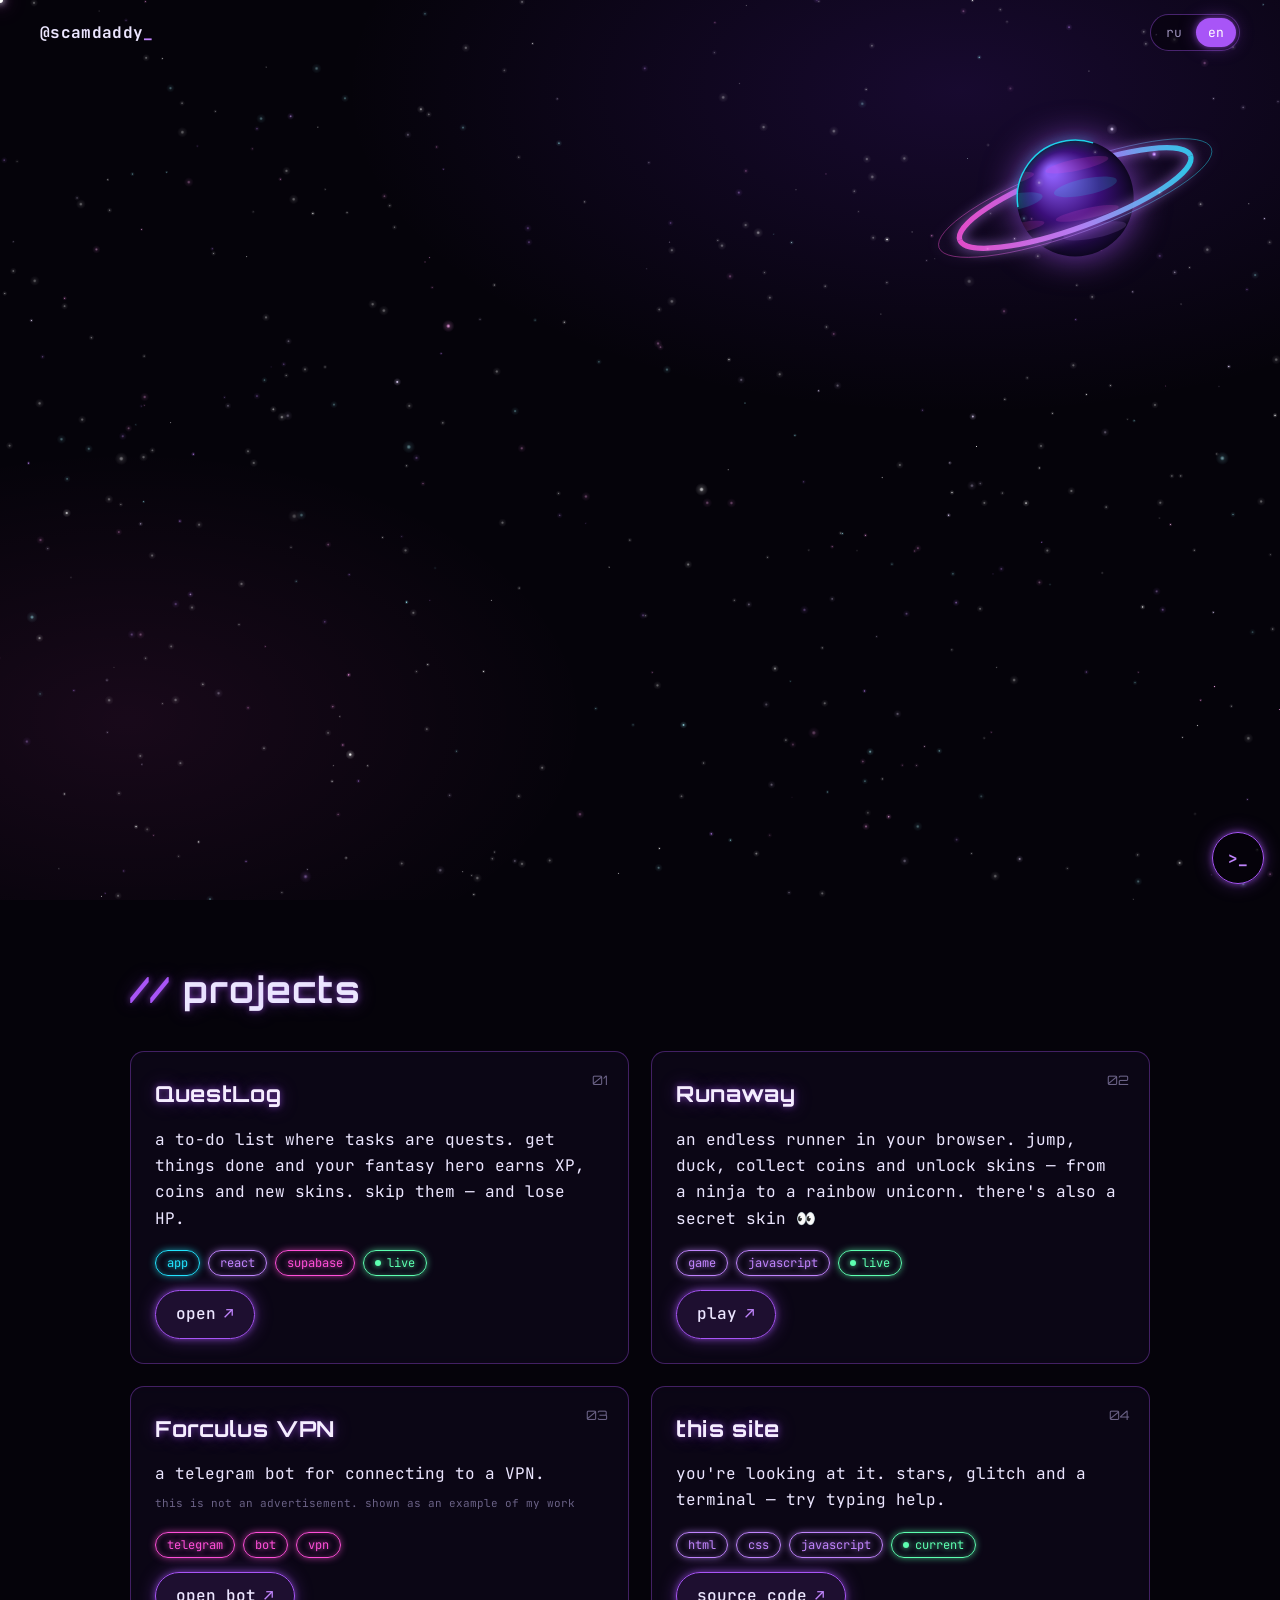
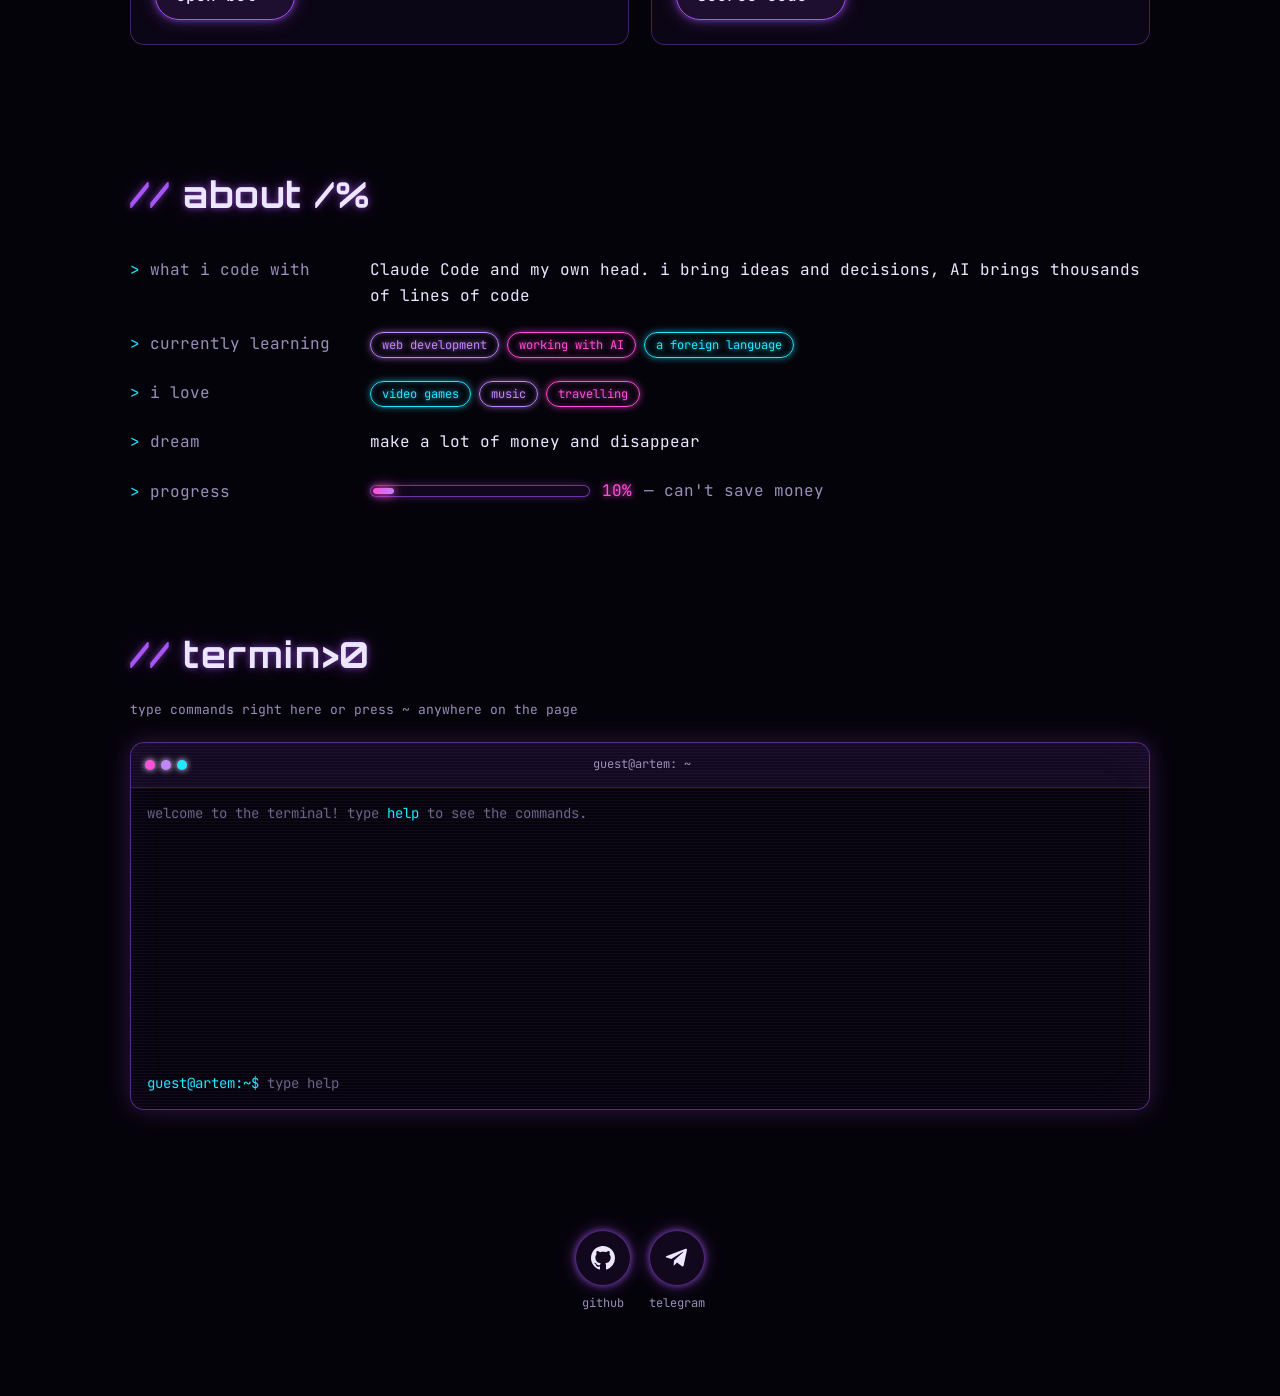
==== commit 83bd63de: "Новые анимации: CRT-включение, звёзды-«ARTEM», НЛО и неоновый курсор Небо: - сверхновая по клику на " ====
--- a/index.html
+++ b/index.html
@@ -35,8 +35,17 @@
   <meta name="twitter:description" content="вайбкодер. мечтаю заработать много денег и исчезнуть, а пока — просто чиллю.">
   <meta name="twitter:image" content="https://scamdaddy.github.io/assets/og-image.png">
 
-  <!-- Метка «JavaScript работает»: только тогда прячем блоки до появления при прокрутке -->
-  <script>document.documentElement.classList.add('js');</script>
+  <!-- Метка «JavaScript работает»: только тогда прячем блоки до появления при прокрутке.
+       crt-boot — CRT-включение и звёзды-«ARTEM»: один раз за сессию и только если анимации не выключены.
+       Ставим это здесь, в <head>, чтобы страница не успела мелькнуть до начала эффекта -->
+  <script>
+    document.documentElement.classList.add('js');
+    try {
+      if (!sessionStorage.getItem('booted') && !matchMedia('(prefers-reduced-motion: reduce)').matches) {
+        document.documentElement.classList.add('crt-boot');
+      }
+    } catch (e) {}
+  </script>
 
   <!-- Шрифты: Orbitron для заголовков (латиница), Unbounded подхватывает кириллицу,
        JetBrains Mono для основного текста -->
@@ -47,10 +56,20 @@
   <link rel="stylesheet" href="css/style.css">
 </head>
 <body>
+  <!-- CRT-включение: чёрные шторки разъезжаются от светящейся линии (js/fx.js, css) -->
+  <div class="crt" id="crt" aria-hidden="true">
+    <div class="crt__top"></div>
+    <div class="crt__bottom"></div>
+    <div class="crt__beam"></div>
+    <div class="crt__scan"></div>
+  </div>
+
   <!-- Звёздное небо рисуется на этом canvas (js/stars.js) -->
   <canvas id="stars" aria-hidden="true"></canvas>
 
   <header class="topbar">
+    <!-- Неоновая полоса: сколько страницы пролистано -->
+    <div class="scroll-progress" id="scroll-progress" aria-hidden="true"></div>
     <a class="topbar__logo" href="#hero">@scamdaddy<span class="topbar__cursor">_</span></a>
 
     <!-- Переключатель языка: выбор запоминается (js/main.js) -->
@@ -130,6 +149,7 @@
   <script src="js/projects.js"></script>
   <script src="js/effects.js"></script>
   <script src="js/terminal.js"></script>
+  <script src="js/fx.js"></script>
   <script src="js/main.js"></script>
 </body>
 </html>
--- a/css/style.css
+++ b/css/style.css
@@ -1053,7 +1053,299 @@
   filter: drop-shadow(-4px 0 0 rgba(255, 79, 216, 0.7)) drop-shadow(4px 0 0 rgba(34, 229, 255, 0.7));
 }
 
+/* ---------- CRT-включение ----------
+   Сначала в центре загорается точка, растягивается в линию на всю ширину,
+   потом чёрные шторки разъезжаются вверх и вниз, а по экрану бегут полосы развёртки.
+   Длительность (2.6 с) совпадает с CRT_MS в js/fx.js */
+
+.crt {
+  display: none;
+  position: fixed;
+  inset: 0;
+  z-index: 1000;
+  pointer-events: none;
+}
+
+.crt-boot .crt {
+  display: block;
+}
+
+.crt__top,
+.crt__bottom {
+  position: absolute;
+  left: 0;
+  right: 0;
+  height: 50.5%;
+  background: #000;
+  animation: crt-shutter 2.6s var(--ease-out) forwards;
+}
+
+.crt__top {
+  top: 0;
+  transform-origin: top;
+}
+
+.crt__bottom {
+  bottom: 0;
+  transform-origin: bottom;
+}
+
+.crt__beam {
+  position: absolute;
+  inset: 0;
+  background: #fff;
+  box-shadow: 0 0 60px 20px rgba(192, 132, 252, 0.9);
+  opacity: 0;
+  transform: scale(0, 0.002);
+  animation: crt-beam 2.6s linear forwards;
+}
+
+.crt__scan {
+  position: absolute;
+  inset: 0;
+  background: repeating-linear-gradient(to bottom, rgba(255, 255, 255, 0.08) 0 1px, transparent 1px 3px);
+  opacity: 0;
+  animation: crt-scan 2.6s linear forwards;
+}
+
+/* Пока идёт вступление, приветствие спрятано — его место занимают звёзды-«ARTEM» */
+.intro-running .hero .reveal {
+  opacity: 0;
+  translate: 0 40px;
+  filter: blur(12px);
+}
+
+/* ---------- Полоса прокрутки ---------- */
+
+.scroll-progress {
+  position: absolute;
+  left: 0;
+  right: 0;
+  bottom: -1px;
+  height: 2px;
+  transform: scaleX(0);
+  transform-origin: left;
+  background: linear-gradient(90deg, var(--pink), var(--violet-bright), var(--cyan));
+  box-shadow: 0 0 8px rgba(192, 132, 252, 0.9);
+  pointer-events: none;
+}
+
+/* ---------- Заголовки: неоновая вывеска ---------- */
+
+/* При появлении заголовок «зажигается» с мерцанием, как лампа */
+.js .section__title.is-visible {
+  animation: neon-on 1.3s linear;
+}
+
+/* Одна буква иногда подмигивает (её выбирает js/effects.js) */
+.neon-flicker {
+  animation: letter-flicker 6s linear infinite;
+  animation-delay: var(--flicker-delay, 0s);
+}
+
+/* ---------- Волна по имени ---------- */
+
+.wave-letter {
+  display: inline-block;
+}
+
+.hero__name:hover .wave-letter {
+  animation: wave-jump 0.65s var(--ease-out) both;
+  animation-delay: calc(var(--i) * 70ms);
+}
+
+/* ---------- Сканлайны на терминале ---------- */
+
+.terminal {
+  position: relative;
+}
+
+.terminal::after {
+  content: "";
+  position: absolute;
+  inset: 0;
+  border-radius: inherit;
+  background: repeating-linear-gradient(to bottom, rgba(255, 255, 255, 0.035) 0 1px, transparent 1px 3px);
+  pointer-events: none;
+  animation: crt-flicker 5s steps(1) infinite;
+}
+
+/* ---------- Неоновый курсор ---------- */
+
+.has-neon-cursor,
+.has-neon-cursor * {
+  cursor: none !important;
+}
+
+.cursor-dot,
+.cursor-ring {
+  position: fixed;
+  left: 0;
+  top: 0;
+  z-index: 1100;
+  pointer-events: none;
+  transition: opacity 0.25s;
+}
+
+.cursor-dot {
+  width: 6px;
+  height: 6px;
+  margin: -3px 0 0 -3px;
+  border-radius: 50%;
+  background: #fff;
+  box-shadow: 0 0 6px #fff, 0 0 12px var(--violet-bright), 0 0 22px var(--pink);
+}
+
+.cursor-ring {
+  border: 1.5px solid rgba(192, 132, 252, 0.85);
+  box-shadow: 0 0 10px rgba(168, 85, 247, 0.6), inset 0 0 8px rgba(168, 85, 247, 0.3);
+  transition: opacity 0.25s, border-color 0.25s, box-shadow 0.25s;
+}
+
+/* Прилипло к кнопке — горит голубым */
+.cursor-ring.is-snapped {
+  border-color: var(--cyan);
+  box-shadow: 0 0 14px rgba(34, 229, 255, 0.7), inset 0 0 10px rgba(34, 229, 255, 0.25);
+}
+
+.cursor-ring.is-pressed {
+  border-color: var(--pink);
+  box-shadow: 0 0 18px rgba(255, 79, 216, 0.9);
+}
+
+.cursor-hidden .cursor-dot,
+.cursor-hidden .cursor-ring {
+  opacity: 0;
+}
+
+/* Магнитные кнопки двигает JS через свойство translate — добавляем его в переходы */
+.btn {
+  transition: background 0.3s, border-color 0.3s, box-shadow 0.3s, transform 0.3s var(--ease-out), translate 0.25s var(--ease-out);
+}
+
+.social__icon {
+  transition: transform 0.35s var(--ease-out), color 0.3s, border-color 0.3s, box-shadow 0.3s, translate 0.25s var(--ease-out);
+}
+
+.terminal-fab {
+  transition: box-shadow 0.3s, transform 0.3s var(--ease-out), color 0.3s, translate 0.25s var(--ease-out);
+}
+
+/* ---------- Искры при клике ---------- */
+
+.sparks {
+  position: fixed;
+  inset: 0;
+  width: 100%;
+  height: 100%;
+  z-index: 450;
+  pointer-events: none;
+}
+
+/* ---------- НЛО ---------- */
+
+.ufo {
+  position: fixed;
+  left: 0;
+  top: 0;
+  z-index: 40;
+  padding: 6px;
+  border: 0;
+  background: none;
+  cursor: pointer;
+  filter: drop-shadow(0 0 6px rgba(192, 132, 252, 0.8)) drop-shadow(0 0 14px rgba(34, 229, 255, 0.4));
+}
+
+.ufo svg {
+  display: block;
+}
+
+.ufo__light {
+  animation: blink 0.8s steps(1) infinite;
+}
+
+.ufo__light:nth-of-type(2) { animation-delay: 0.27s; }
+.ufo__light:nth-of-type(3) { animation-delay: 0.54s; }
+
+/* Луч света снизу — появляется, когда НЛО поймали */
+.ufo::after {
+  content: "";
+  position: absolute;
+  left: 50%;
+  top: 75%;
+  width: 46px;
+  height: 0;
+  translate: -50% 0;
+  background: linear-gradient(rgba(93, 255, 176, 0.7), transparent);
+  clip-path: polygon(35% 0, 65% 0, 100% 100%, 0 100%);
+  transition: height 0.25s;
+}
+
+.ufo.is-caught::after {
+  height: 90px;
+}
+
+/* Пойманное НЛО улетает вверх и исчезает */
+.ufo.is-caught {
+  animation: ufo-away 0.9s var(--ease-out) 0.15s forwards;
+}
+
 /* ---------- Анимации ---------- */
+
+@keyframes crt-shutter {
+  0%, 46% { transform: scaleY(1); }
+  75%, 100% { transform: scaleY(0); }
+}
+
+@keyframes crt-beam {
+  0% { opacity: 0; transform: scale(0, 0.002); }
+  10%, 20% { opacity: 1; transform: scale(0.006, 0.004); }  /* точка в центре */
+  40% { opacity: 1; transform: scale(1, 0.003); }           /* линия на всю ширину */
+  46% { opacity: 1; transform: scale(1, 0.006); }
+  75% { opacity: 0.25; transform: scale(1, 1); }            /* раскрывается в экран — вспышка */
+  88%, 100% { opacity: 0; transform: scale(1, 1); }
+}
+
+@keyframes crt-scan {
+  0%, 60% { opacity: 0; }
+  66% { opacity: 0.9; }
+  72% { opacity: 0.4; }
+  78% { opacity: 0.8; }
+  100% { opacity: 0; }
+}
+
+@keyframes crt-flicker {
+  0%, 100% { opacity: 1; }
+  47% { opacity: 0.55; }
+  48% { opacity: 1; }
+  82% { opacity: 0.75; }
+  83% { opacity: 1; }
+}
+
+@keyframes neon-on {
+  0% { opacity: 0.1; }
+  8% { opacity: 1; }
+  13% { opacity: 0.2; }
+  22% { opacity: 1; }
+  30% { opacity: 0.35; }
+  36%, 100% { opacity: 1; }
+}
+
+@keyframes letter-flicker {
+  0%, 90%, 92%, 95%, 100% { opacity: 1; }
+  91% { opacity: 0.15; }
+  93.5% { opacity: 0.3; }
+}
+
+@keyframes wave-jump {
+  0%, 100% { transform: translateY(0); }
+  35% { transform: translateY(-0.12em) scale(1.04); }
+  60% { transform: translateY(0.02em); }
+}
+
+@keyframes ufo-away {
+  to { translate: 0 -320px; scale: 0.2; opacity: 0; }
+}
 
 /* Короткие вспышки в начале и в конце перехода */
 @keyframes glitch-flash {
@@ -1170,6 +1462,11 @@
     transition-duration: 0.01ms !important;
   }
 
+  /* Никакого CRT-вступления */
+  .crt {
+    display: none !important;
+  }
+
   /* Блоки сразу на месте, без выезда и размытия */
   .js .reveal {
     opacity: 1;
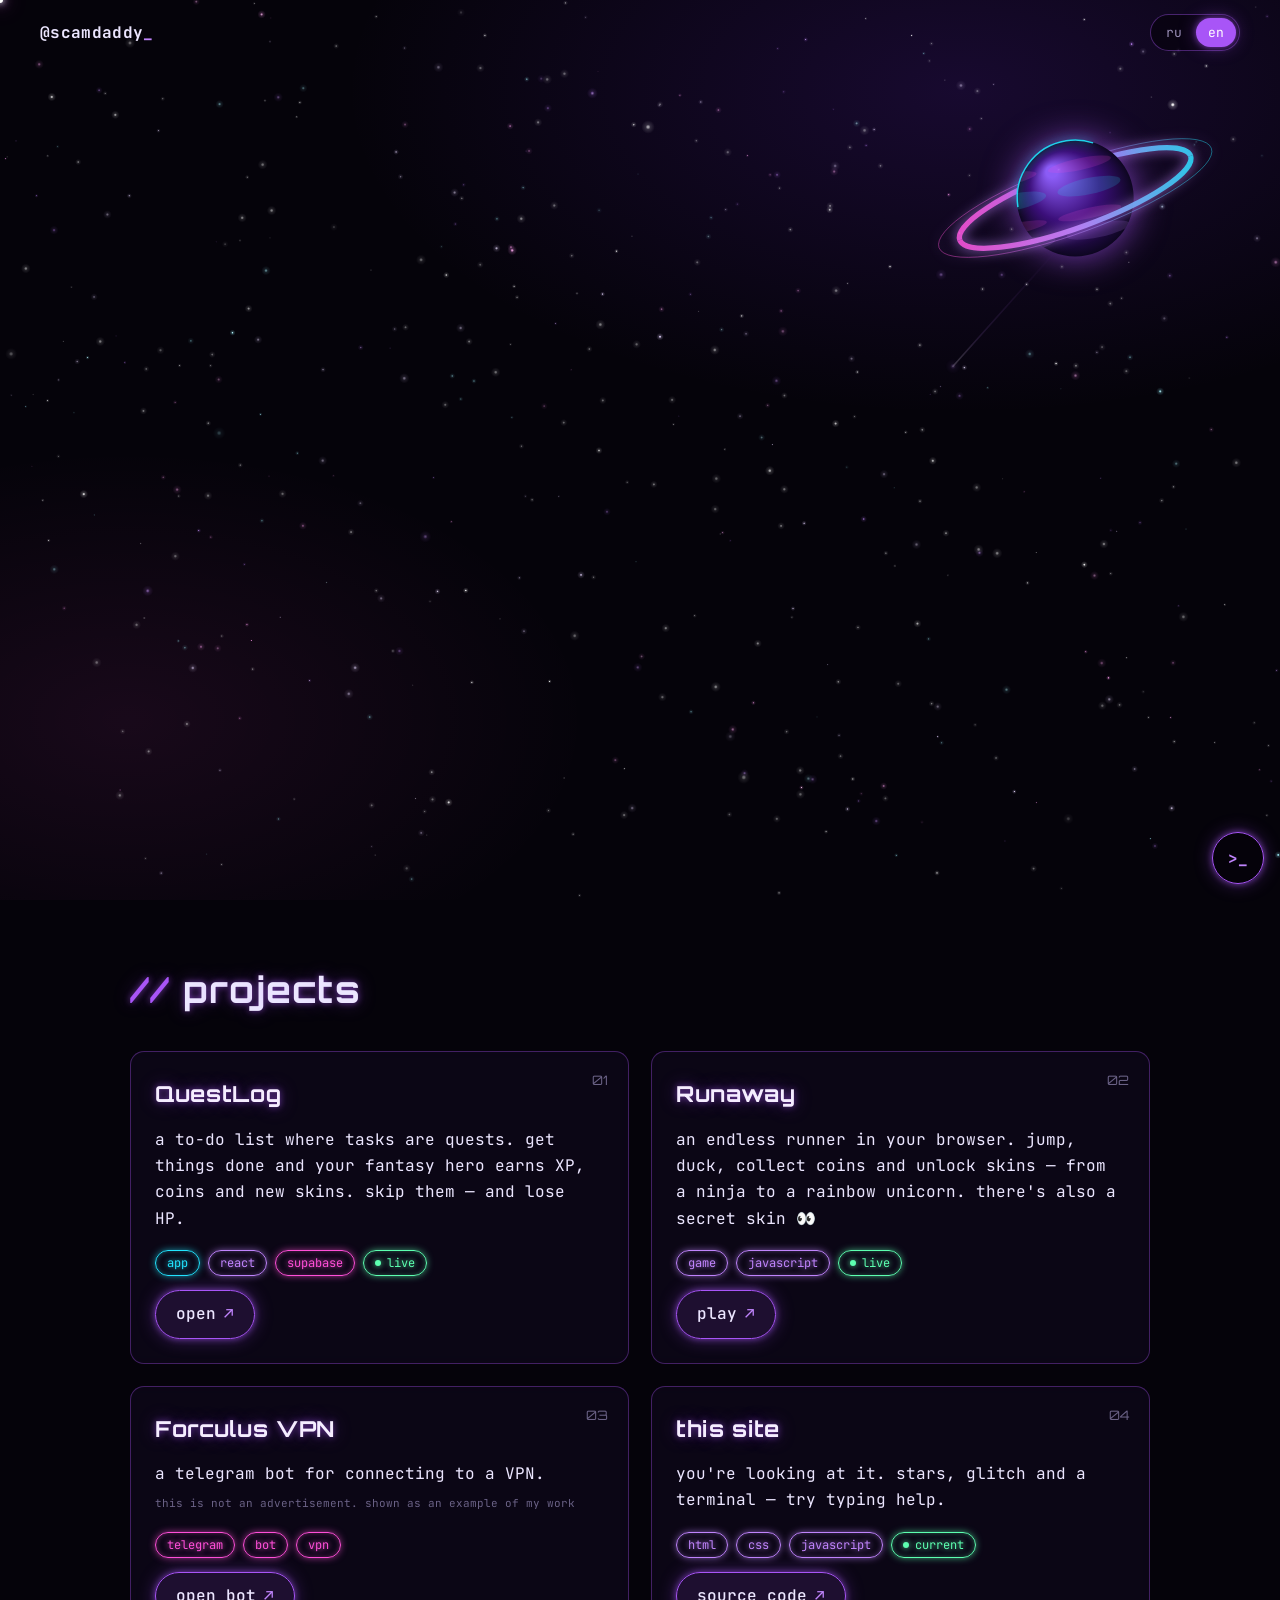
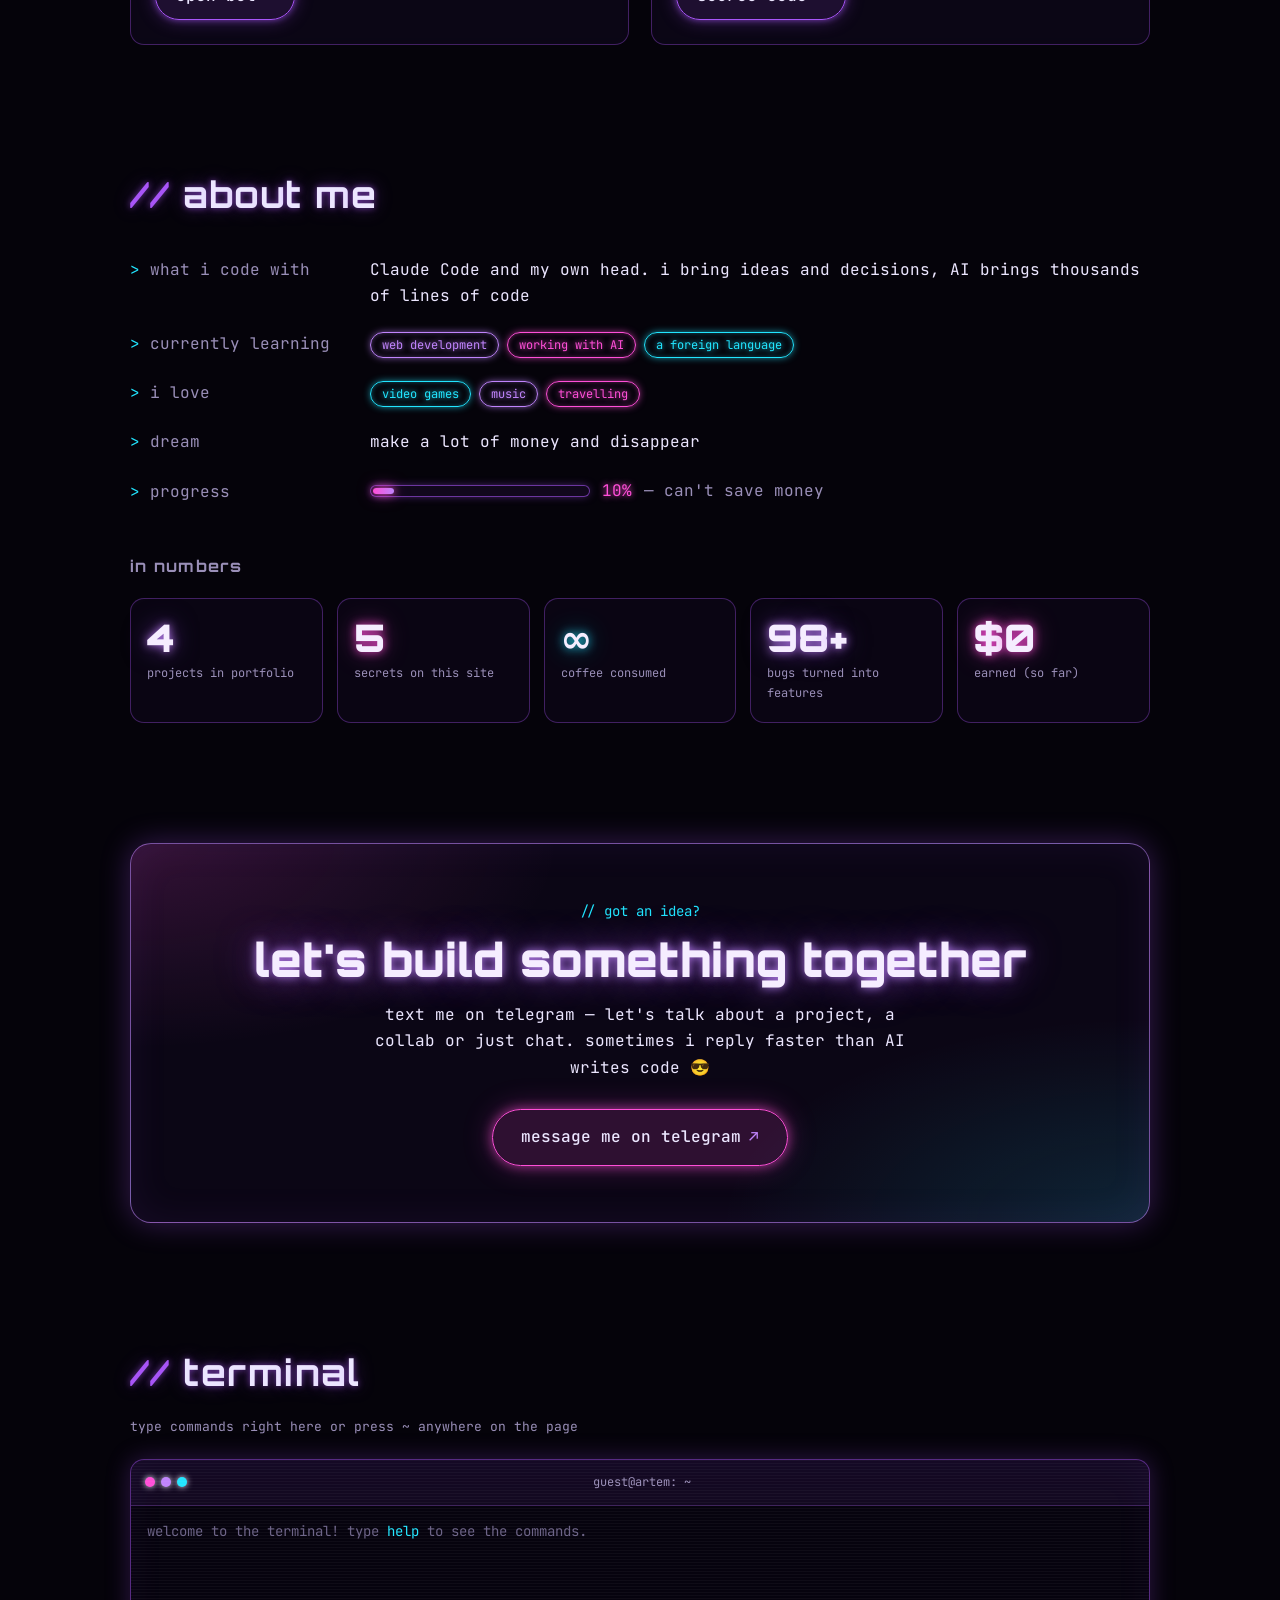
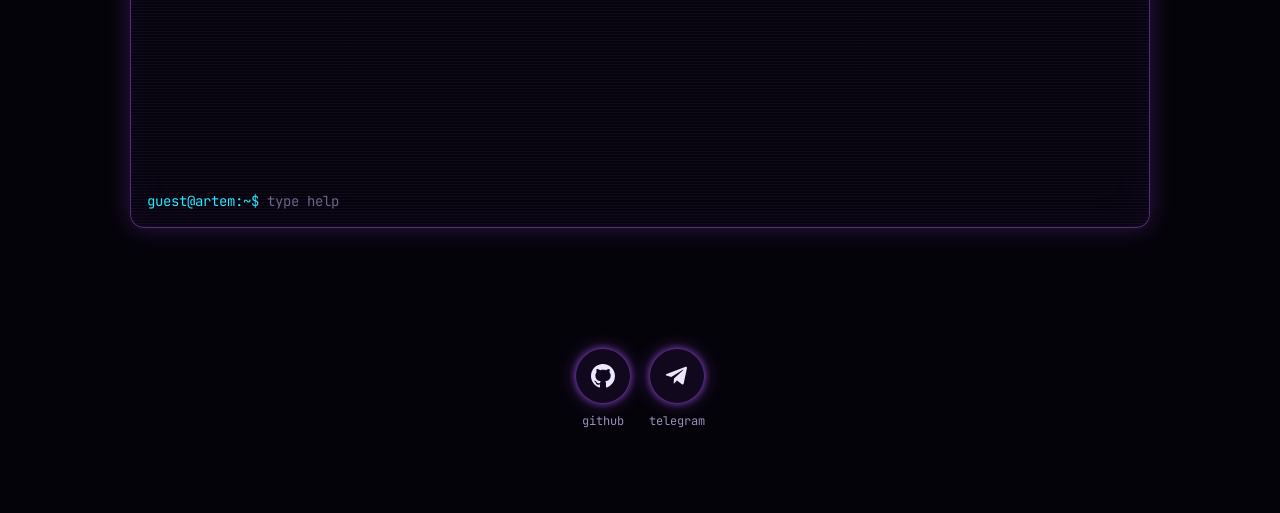
==== commit 5ed2899a: "Аватар, статистика и блок «давай сделаем что-то вместе» - пиксельный аватар 16×16 в капюшоне и тёмны" ====
--- a/index.html
+++ b/index.html
@@ -82,6 +82,12 @@
   <main>
     <!-- Приветствие -->
     <section class="hero" id="hero">
+      <!-- Пиксельный аватар: картинку собирает js/main.js из карты пикселей.
+           Клик — случайная фраза -->
+      <button class="avatar reveal" id="avatar" type="button" data-i18n-label="avatar.label" aria-label="пиксельный аватар Artem в тёмных очках">
+        <span class="avatar__frame" aria-hidden="true"></span>
+        <span class="avatar__inner" id="avatar-pixels" aria-hidden="true"></span>
+      </button>
       <p class="hero__prompt reveal"><span class="accent-cyan">~/artem</span> $ whoami</p>
       <!-- Глитч: копии текста из data-text сдвигаются в розовом и голубом цвете -->
       <h1 class="hero__name glitch reveal" data-text="Artem">Artem</h1>
@@ -100,6 +106,23 @@
     <section class="section" id="about">
       <h2 class="section__title reveal"><span class="section__hash">//</span> <span data-i18n="about.title">обо мне</span></h2>
       <div id="about-list"></div>
+
+      <!-- Статистика: числа крутятся от нуля, когда блок появляется на экране -->
+      <h3 class="stats__title reveal" data-i18n="stats.title">в цифрах</h3>
+      <div class="stats" id="stats"></div>
+    </section>
+
+    <!-- Призыв написать -->
+    <section class="section" id="collab">
+      <div class="cta reveal">
+        <p class="cta__kicker" data-i18n="cta.kicker">// есть идея?</p>
+        <h2 class="cta__title" data-i18n="cta.title">давай сделаем что-то вместе</h2>
+        <p class="cta__text" data-i18n="cta.text"></p>
+        <!-- Адрес подставляется из js/projects.js (ссылка telegram) -->
+        <a class="btn cta__btn" id="cta-link" href="https://t.me/scamdaddy" target="_blank" rel="noopener noreferrer">
+          <span data-i18n="cta.button">написать в telegram</span> <span class="btn__arrow" aria-hidden="true">↗</span>
+        </a>
+      </div>
     </section>
 
     <!-- Мини-терминал (js/terminal.js). По клавише ~ всплывает поверх страницы -->
--- a/css/style.css
+++ b/css/style.css
@@ -1053,6 +1053,221 @@
   filter: drop-shadow(-4px 0 0 rgba(255, 79, 216, 0.7)) drop-shadow(4px 0 0 rgba(34, 229, 255, 0.7));
 }
 
+/* ---------- Аватар ---------- */
+
+.hero {
+  position: relative;
+}
+
+.avatar {
+  position: relative;
+  display: block;
+  width: 96px;
+  height: 96px;
+  margin-bottom: 20px;
+  padding: 0;
+  border: 0;
+  border-radius: 50%;
+  background: none;
+  cursor: pointer;
+}
+
+/* Неоновая рамка: цветной круг, который медленно вращается */
+.avatar__frame {
+  position: absolute;
+  inset: 0;
+  border-radius: 50%;
+  background: conic-gradient(var(--pink), var(--violet-bright), var(--cyan), var(--violet), var(--pink));
+  box-shadow: 0 0 18px rgba(168, 85, 247, 0.7), 0 0 50px rgba(255, 79, 216, 0.3);
+  animation: avatar-spin 8s linear infinite;
+}
+
+.avatar__inner {
+  position: absolute;
+  inset: 4px;
+  overflow: hidden;
+  border-radius: 50%;
+  background: radial-gradient(circle at 50% 35%, #2a1250, #0a0614 70%);
+}
+
+.avatar__inner svg {
+  position: absolute;
+  left: 12%;
+  bottom: 0;
+  width: 76%;
+  height: 76%;
+  transition: transform 0.35s var(--ease-out);
+}
+
+/* Блик на очках время от времени вспыхивает */
+.avatar__glint {
+  animation: avatar-glint 3.5s steps(1) infinite;
+}
+
+.avatar:hover .avatar__inner svg,
+.avatar:focus-visible .avatar__inner svg {
+  transform: translateY(-4%) scale(1.06);
+}
+
+.avatar:hover .avatar__frame {
+  animation-duration: 2s;
+  box-shadow: 0 0 24px rgba(168, 85, 247, 0.9), 0 0 70px rgba(255, 79, 216, 0.45);
+}
+
+/* Короткий глитч по клику */
+.avatar.is-glitching {
+  animation: glitch-shake 0.12s steps(2) 4;
+  filter: drop-shadow(-3px 0 0 rgba(255, 79, 216, 0.8)) drop-shadow(3px 0 0 rgba(34, 229, 255, 0.8));
+}
+
+/* На широком экране аватар стоит справа от имени, крупнее */
+@media (min-width: 900px) {
+  .avatar {
+    position: absolute;
+    right: var(--gutter);
+    top: 50%;
+    width: 220px;
+    height: 220px;
+    margin: -110px 0 0;
+  }
+
+  .avatar__inner {
+    inset: 5px;
+  }
+}
+
+/* ---------- Статистика ---------- */
+
+.stats__title {
+  margin: 48px 0 18px;
+  font-family: var(--font-display);
+  font-size: 16px;
+  font-weight: 700;
+  letter-spacing: 0.08em;
+  color: var(--muted);
+}
+
+.stats {
+  display: grid;
+  grid-template-columns: repeat(auto-fill, minmax(min(100%, 170px), 1fr));
+  gap: 14px;
+}
+
+.stat {
+  display: flex;
+  flex-direction: column;
+  gap: 6px;
+  padding: 18px 16px;
+  border: 1px solid rgba(168, 85, 247, 0.35);
+  border-radius: var(--radius);
+  background: rgba(14, 8, 26, 0.6);
+}
+
+/* Переходы появления + подсветки при наведении в одном списке */
+.js .stat.reveal,
+.stat {
+  transition:
+    opacity 0.9s var(--ease-out) var(--reveal-delay, 0s),
+    translate 0.9s var(--ease-out) var(--reveal-delay, 0s),
+    filter 0.9s var(--ease-out) var(--reveal-delay, 0s),
+    border-color 0.3s,
+    box-shadow 0.3s;
+}
+
+.stat:hover {
+  border-color: var(--pink);
+  box-shadow: 0 0 16px rgba(255, 79, 216, 0.4);
+}
+
+.stat__value {
+  font-family: var(--font-display);
+  font-size: clamp(28px, 4vw, 38px);
+  font-weight: 900;
+  line-height: 1.1;
+  color: #f5edff;
+  text-shadow: 0 0 10px rgba(192, 132, 252, 0.9), 0 0 26px rgba(168, 85, 247, 0.5);
+  font-variant-numeric: tabular-nums;
+}
+
+.stat:nth-child(3n + 2) .stat__value {
+  text-shadow: 0 0 10px rgba(255, 79, 216, 0.9), 0 0 26px rgba(255, 79, 216, 0.45);
+}
+
+.stat:nth-child(3n) .stat__value {
+  text-shadow: 0 0 10px rgba(34, 229, 255, 0.9), 0 0 26px rgba(34, 229, 255, 0.45);
+}
+
+.stat__label {
+  font-size: 12px;
+  color: var(--muted);
+}
+
+/* ---------- Призыв «давай сделаем вместе» ---------- */
+
+.cta {
+  position: relative;
+  overflow: hidden;
+  padding: clamp(28px, 5vw, 56px);
+  border: 1px solid rgba(192, 132, 252, 0.6);
+  border-radius: calc(var(--radius) * 1.5);
+  background:
+    radial-gradient(ellipse 70% 90% at 0% 0%, rgba(255, 79, 216, 0.16), transparent 60%),
+    radial-gradient(ellipse 70% 90% at 100% 100%, rgba(34, 229, 255, 0.14), transparent 60%),
+    rgba(14, 8, 26, 0.75);
+  box-shadow: 0 0 30px rgba(168, 85, 247, 0.3), inset 0 0 40px rgba(168, 85, 247, 0.08);
+  text-align: center;
+}
+
+/* Световая полоса медленно проезжает по рамке */
+.cta::before {
+  content: "";
+  position: absolute;
+  top: 0;
+  left: -40%;
+  width: 40%;
+  height: 2px;
+  background: linear-gradient(90deg, transparent, var(--cyan), var(--pink), transparent);
+  box-shadow: 0 0 12px var(--pink);
+  animation: cta-sweep 4s linear infinite;
+}
+
+.cta__kicker {
+  margin: 0 0 10px;
+  color: var(--cyan);
+  font-size: 14px;
+}
+
+.cta__title {
+  margin: 0 0 16px;
+  font-family: var(--font-display);
+  font-size: clamp(26px, 5vw, 46px);
+  font-weight: 900;
+  line-height: 1.15;
+  color: #f5edff;
+  text-shadow: 0 0 10px rgba(192, 132, 252, 0.9), 0 0 36px rgba(168, 85, 247, 0.6);
+}
+
+.cta__text {
+  max-width: 560px;
+  margin: 0 auto 28px;
+  color: var(--text);
+}
+
+.cta__btn {
+  padding: 14px 28px;
+  font-size: 16px;
+  border-color: var(--pink);
+  background: rgba(255, 79, 216, 0.14);
+  box-shadow: 0 0 12px rgba(255, 79, 216, 0.6), 0 0 30px rgba(255, 79, 216, 0.25);
+}
+
+.cta__btn:hover,
+.cta__btn:focus-visible {
+  background: rgba(255, 79, 216, 0.3);
+  border-color: #ff8be6;
+  box-shadow: 0 0 16px rgba(255, 79, 216, 0.9), 0 0 50px rgba(255, 79, 216, 0.45);
+}
+
 /* ---------- CRT-включение ----------
    Сначала в центре загорается точка, растягивается в линию на всю ширину,
    потом чёрные шторки разъезжаются вверх и вниз, а по экрану бегут полосы развёртки.
@@ -1292,6 +1507,20 @@
 
 /* ---------- Анимации ---------- */
 
+@keyframes avatar-spin {
+  to { transform: rotate(1turn); }
+}
+
+@keyframes avatar-glint {
+  0%, 100% { fill: #22e5ff; }
+  90% { fill: #ffffff; }
+  94% { fill: #22e5ff; }
+}
+
+@keyframes cta-sweep {
+  to { left: 100%; }
+}
+
 @keyframes crt-shutter {
   0%, 46% { transform: scaleY(1); }
   75%, 100% { transform: scaleY(0); }
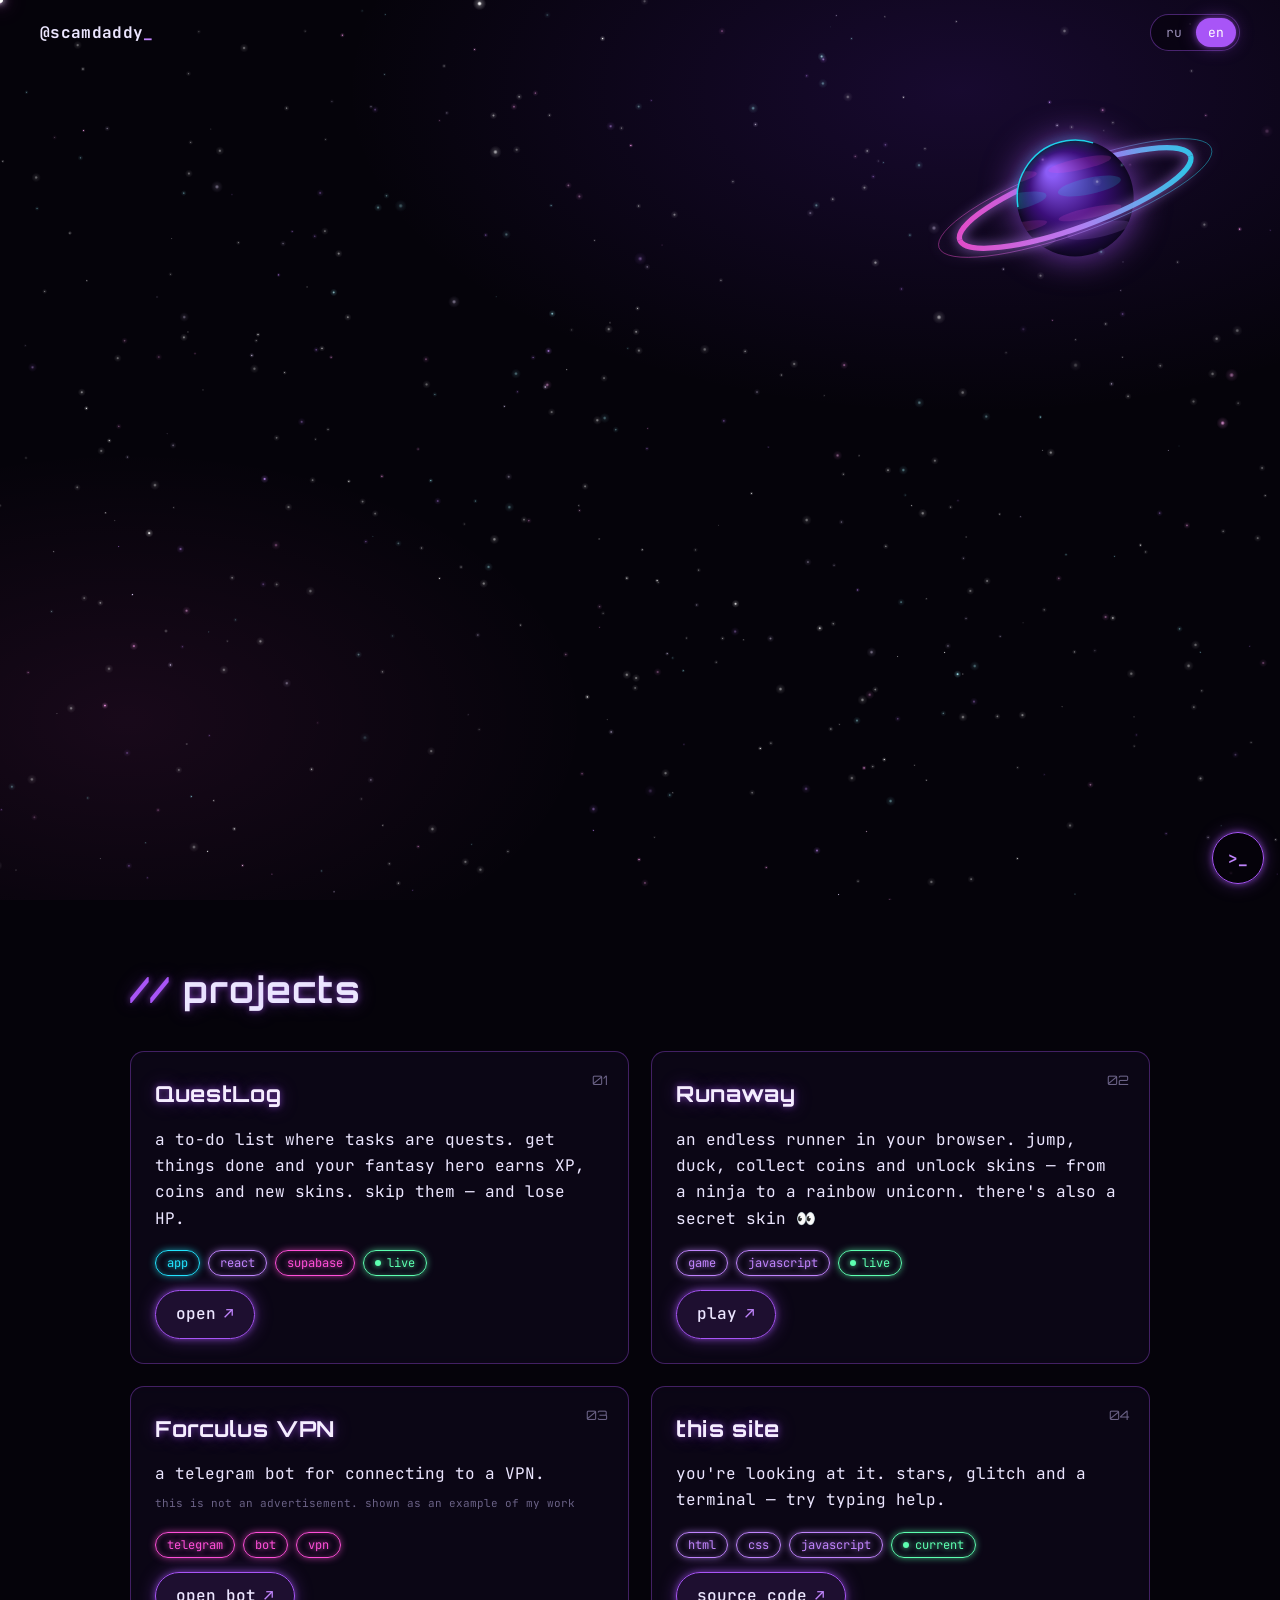
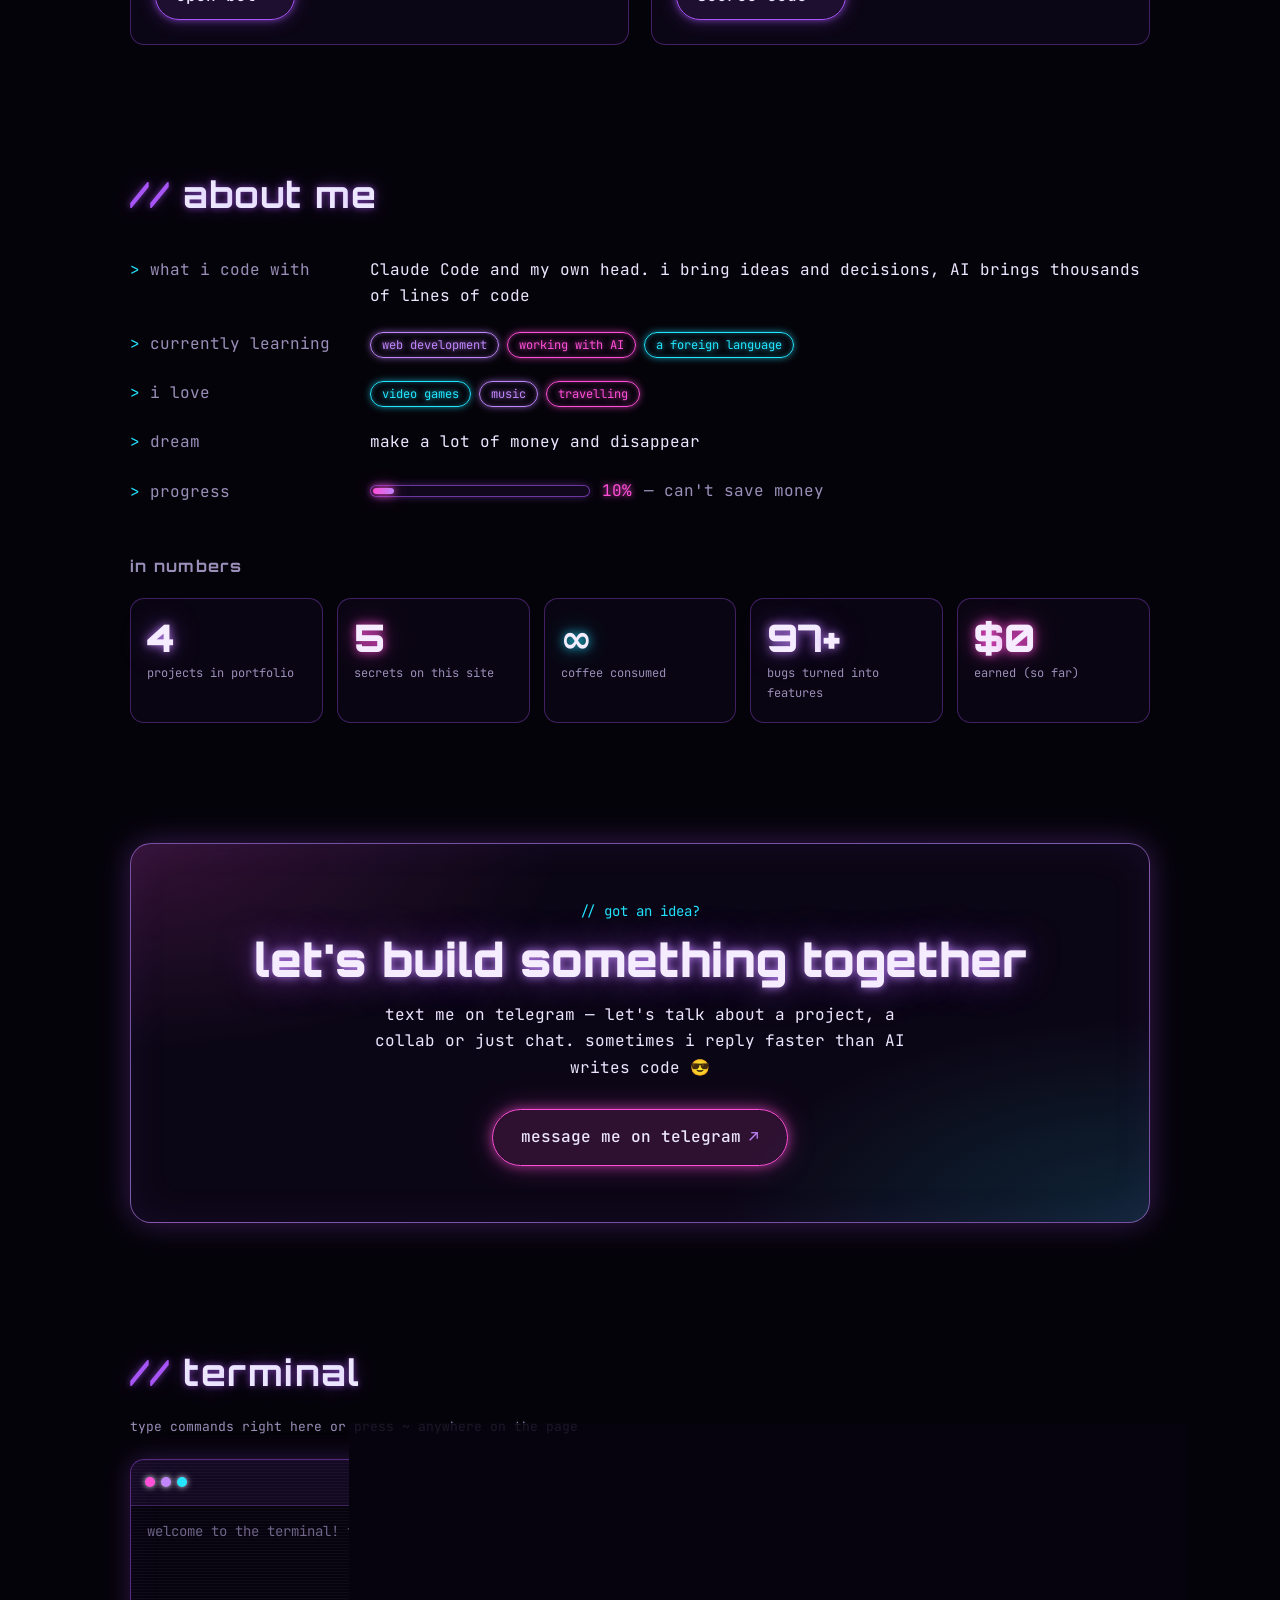
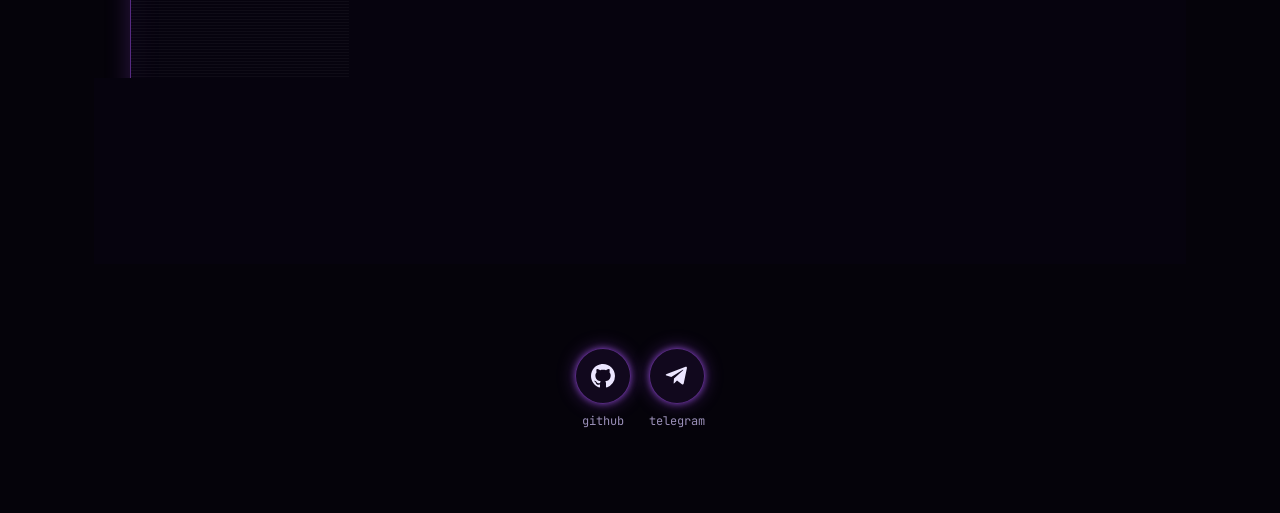
==== commit e21f5db9: "Защита от старого кэша: версии файлов и запасные тексты - к CSS и JS добавлен номер версии (?v=…), ч" ====
--- a/index.html
+++ b/index.html
@@ -53,7 +53,7 @@
   <link rel="preconnect" href="https://fonts.gstatic.com" crossorigin>
   <link rel="stylesheet" href="https://fonts.googleapis.com/css2?family=JetBrains+Mono:wght@400;500;700&family=Orbitron:wght@500;700;900&family=Unbounded:wght@500;700;900&display=swap">
 
-  <link rel="stylesheet" href="css/style.css">
+  <link rel="stylesheet" href="css/style.css?v=20261017-1552">
 </head>
 <body>
   <!-- CRT-включение: чёрные шторки разъезжаются от светящейся линии (js/fx.js, css) -->
@@ -117,7 +117,7 @@
       <div class="cta reveal">
         <p class="cta__kicker" data-i18n="cta.kicker">// есть идея?</p>
         <h2 class="cta__title" data-i18n="cta.title">давай сделаем что-то вместе</h2>
-        <p class="cta__text" data-i18n="cta.text"></p>
+        <p class="cta__text" data-i18n="cta.text">пиши в telegram — обсудим проект, коллаб или просто поболтаем. иногда отвечаю быстрее, чем ИИ пишет код 😎</p>
         <!-- Адрес подставляется из js/projects.js (ссылка telegram) -->
         <a class="btn cta__btn" id="cta-link" href="https://t.me/scamdaddy" target="_blank" rel="noopener noreferrer">
           <span data-i18n="cta.button">написать в telegram</span> <span class="btn__arrow" aria-hidden="true">↗</span>
@@ -166,13 +166,15 @@
   <!-- Затемнение под всплывшим терминалом -->
   <div class="terminal-backdrop" id="terminal-backdrop"></div>
 
-  <!-- Порядок важен: сначала данные, потом код, который их использует -->
-  <script src="js/stars.js"></script>
-  <script src="js/i18n.js"></script>
-  <script src="js/projects.js"></script>
-  <script src="js/effects.js"></script>
-  <script src="js/terminal.js"></script>
-  <script src="js/fx.js"></script>
-  <script src="js/main.js"></script>
+  <!-- Порядок важен: сначала данные, потом код, который их использует.
+       ?v=… — версия: при каждом обновлении сайта меняем её (tools/bump-version.ps1),
+       чтобы браузер не взял старые файлы из кэша -->
+  <script src="js/stars.js?v=20261017-1552"></script>
+  <script src="js/i18n.js?v=20261017-1552"></script>
+  <script src="js/projects.js?v=20261017-1552"></script>
+  <script src="js/effects.js?v=20261017-1552"></script>
+  <script src="js/terminal.js?v=20261017-1552"></script>
+  <script src="js/fx.js?v=20261017-1552"></script>
+  <script src="js/main.js?v=20261017-1552"></script>
 </body>
 </html>
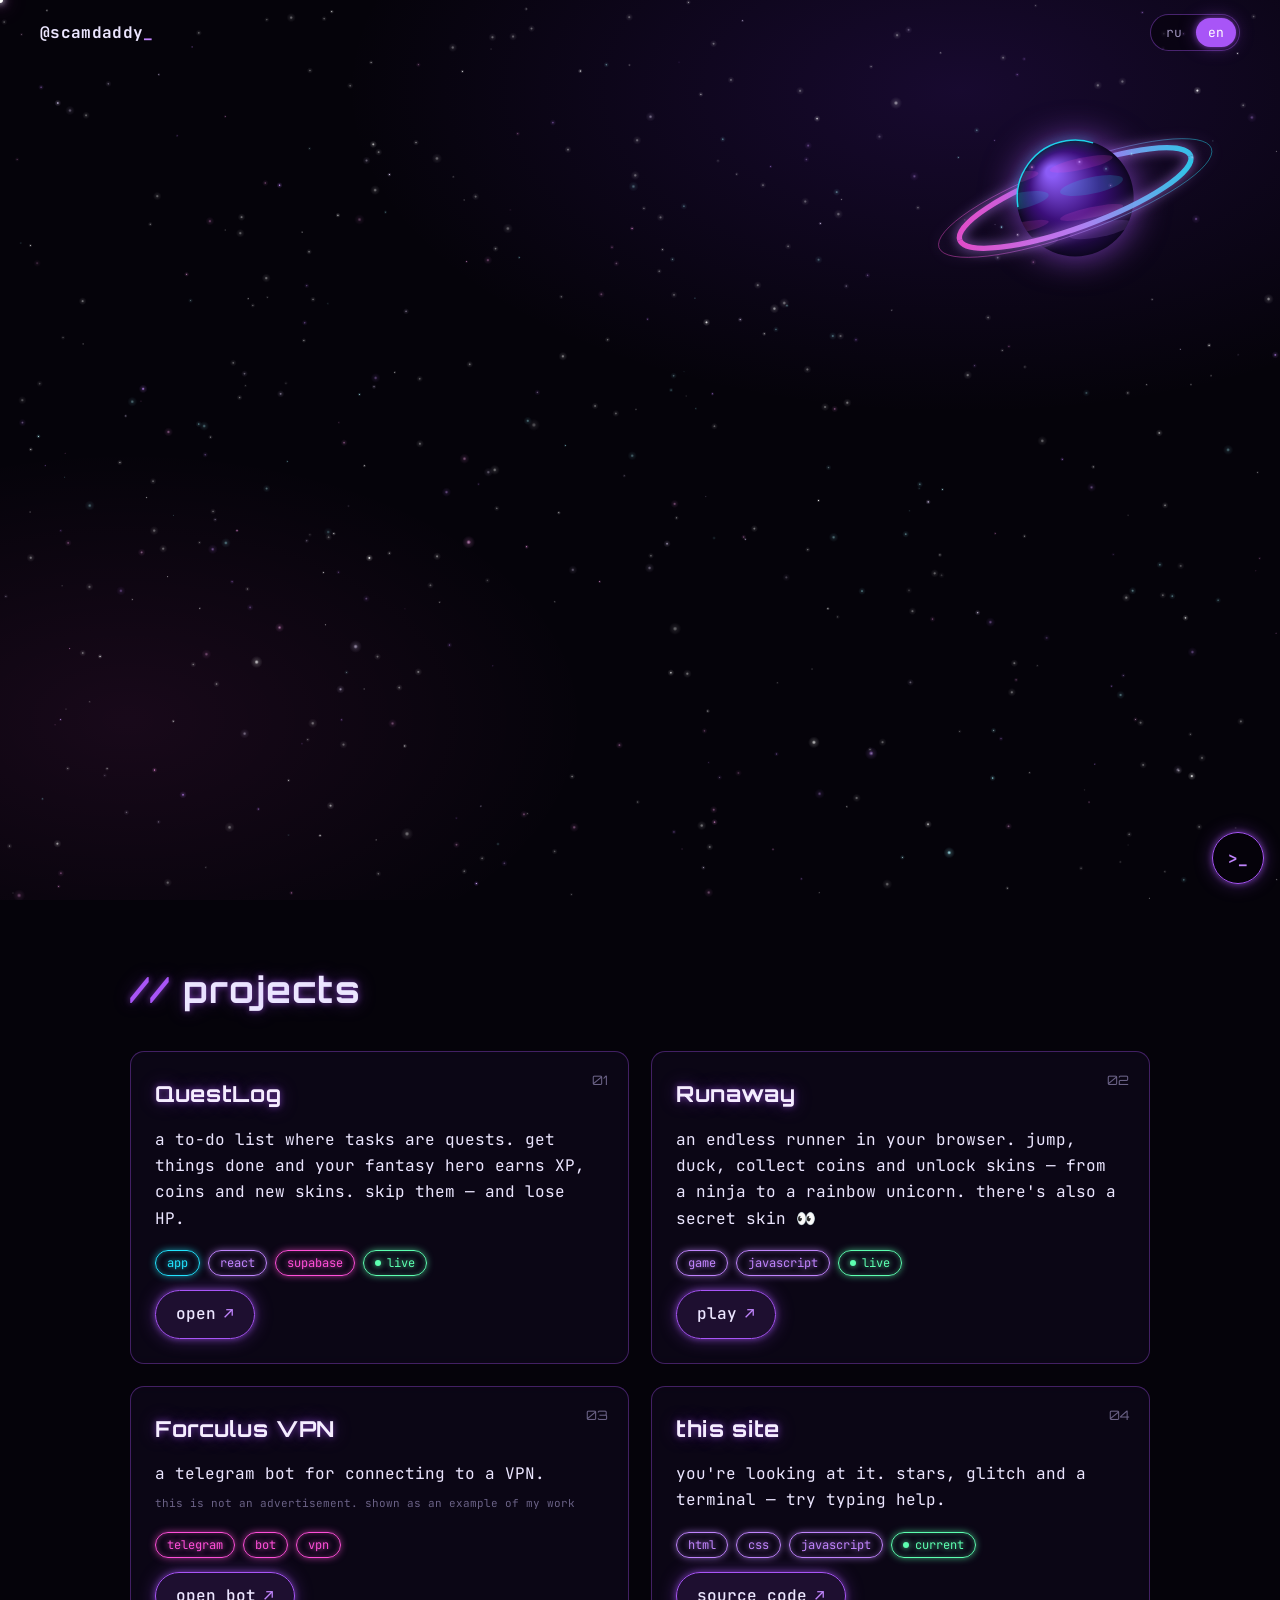
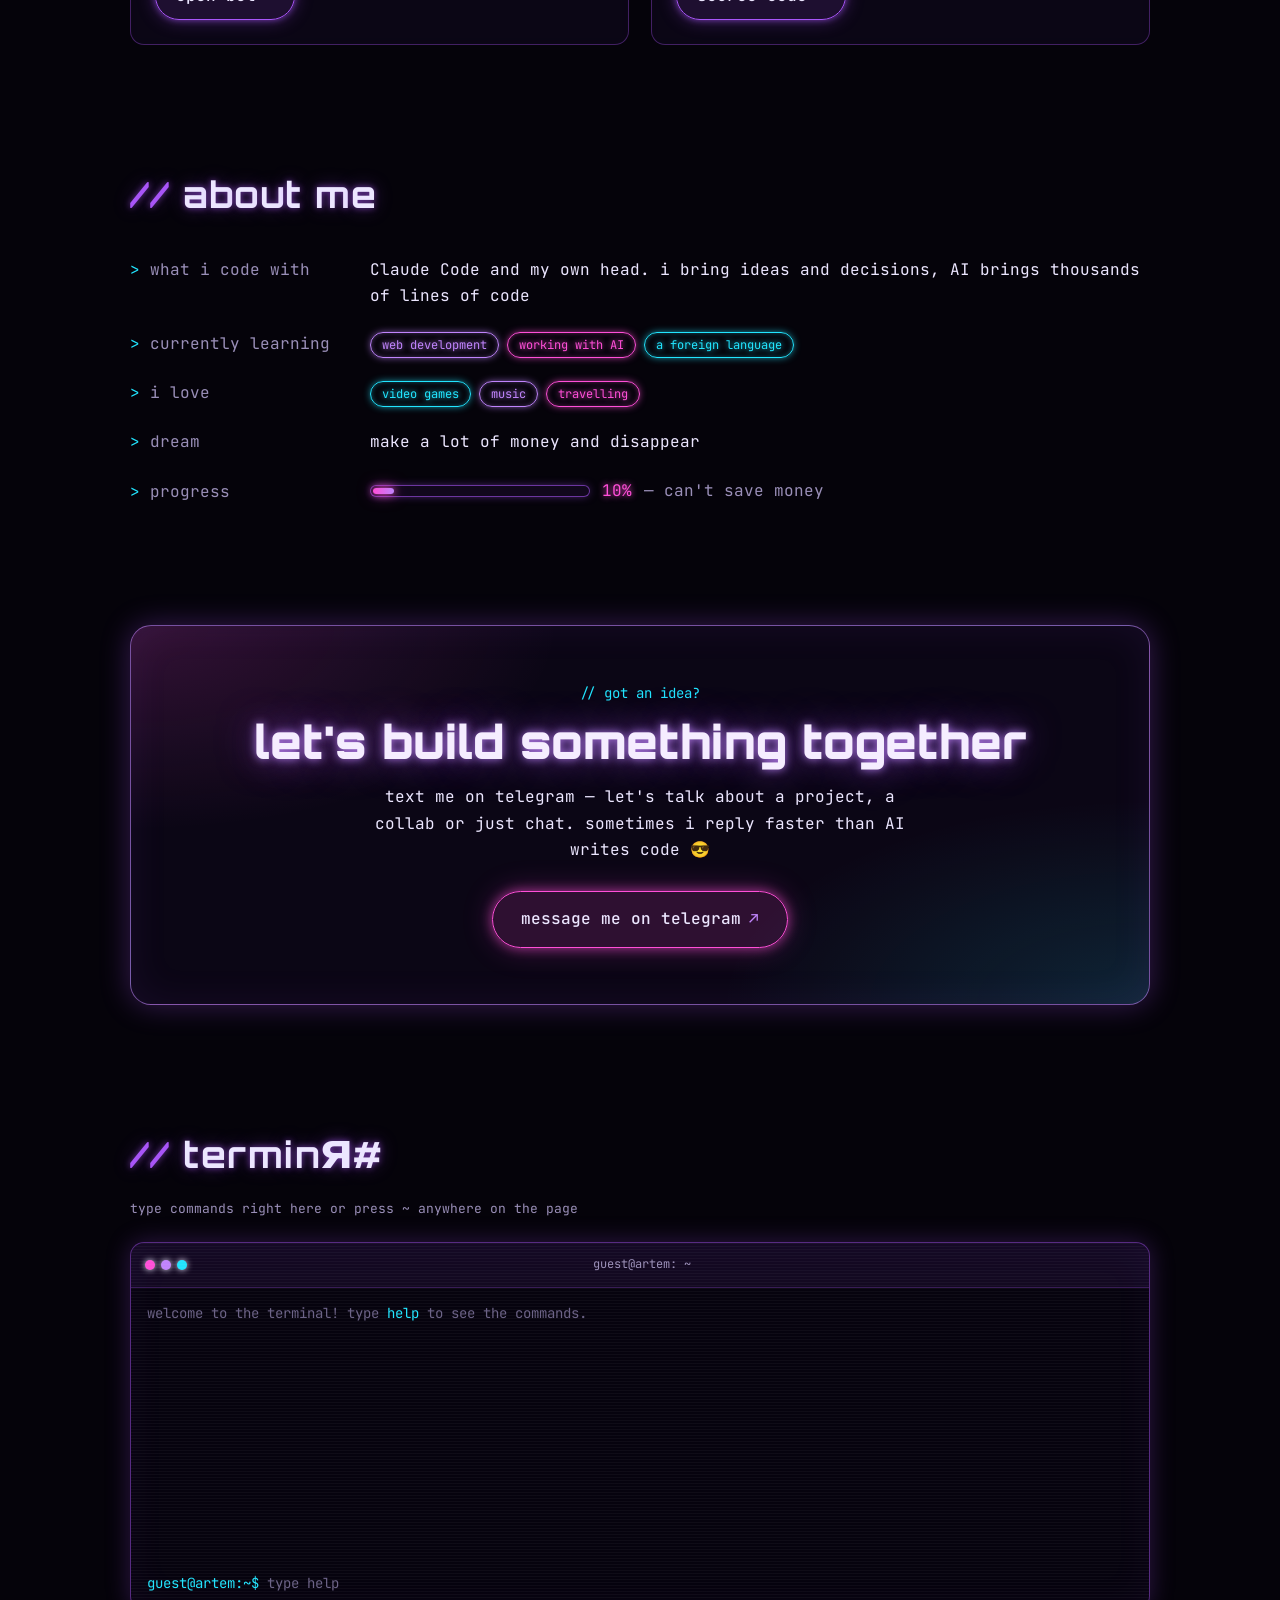
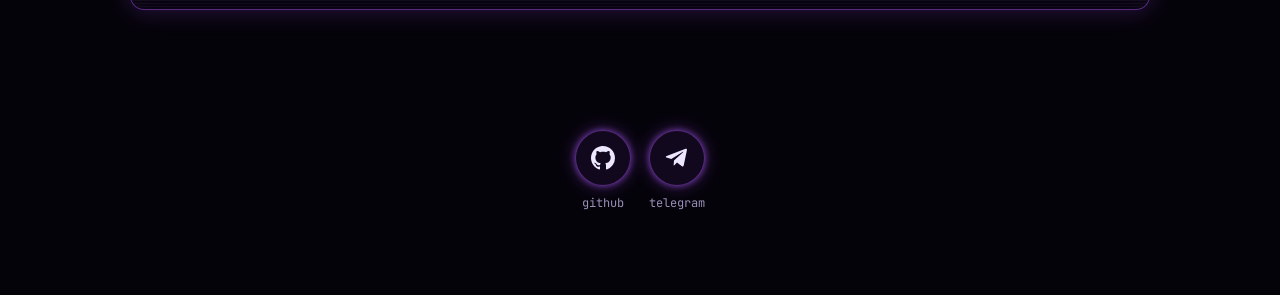
==== commit 1290319d: "Убран раздел «в цифрах» - удалены разметка, код счётчиков, тексты и стили статистики - обновлена вер" ====
--- a/index.html
+++ b/index.html
@@ -53,7 +53,7 @@
   <link rel="preconnect" href="https://fonts.gstatic.com" crossorigin>
   <link rel="stylesheet" href="https://fonts.googleapis.com/css2?family=JetBrains+Mono:wght@400;500;700&family=Orbitron:wght@500;700;900&family=Unbounded:wght@500;700;900&display=swap">
 
-  <link rel="stylesheet" href="css/style.css?v=20261017-1552">
+  <link rel="stylesheet" href="css/style.css?v=20261017-1559">
 </head>
 <body>
   <!-- CRT-включение: чёрные шторки разъезжаются от светящейся линии (js/fx.js, css) -->
@@ -106,10 +106,6 @@
     <section class="section" id="about">
       <h2 class="section__title reveal"><span class="section__hash">//</span> <span data-i18n="about.title">обо мне</span></h2>
       <div id="about-list"></div>
-
-      <!-- Статистика: числа крутятся от нуля, когда блок появляется на экране -->
-      <h3 class="stats__title reveal" data-i18n="stats.title">в цифрах</h3>
-      <div class="stats" id="stats"></div>
     </section>
 
     <!-- Призыв написать -->
@@ -169,12 +165,12 @@
   <!-- Порядок важен: сначала данные, потом код, который их использует.
        ?v=… — версия: при каждом обновлении сайта меняем её (tools/bump-version.ps1),
        чтобы браузер не взял старые файлы из кэша -->
-  <script src="js/stars.js?v=20261017-1552"></script>
-  <script src="js/i18n.js?v=20261017-1552"></script>
-  <script src="js/projects.js?v=20261017-1552"></script>
-  <script src="js/effects.js?v=20261017-1552"></script>
-  <script src="js/terminal.js?v=20261017-1552"></script>
-  <script src="js/fx.js?v=20261017-1552"></script>
-  <script src="js/main.js?v=20261017-1552"></script>
+  <script src="js/stars.js?v=20261017-1559"></script>
+  <script src="js/i18n.js?v=20261017-1559"></script>
+  <script src="js/projects.js?v=20261017-1559"></script>
+  <script src="js/effects.js?v=20261017-1559"></script>
+  <script src="js/terminal.js?v=20261017-1559"></script>
+  <script src="js/fx.js?v=20261017-1559"></script>
+  <script src="js/main.js?v=20261017-1559"></script>
 </body>
 </html>
--- a/css/style.css
+++ b/css/style.css
@@ -1136,72 +1136,6 @@
   }
 }
 
-/* ---------- Статистика ---------- */
-
-.stats__title {
-  margin: 48px 0 18px;
-  font-family: var(--font-display);
-  font-size: 16px;
-  font-weight: 700;
-  letter-spacing: 0.08em;
-  color: var(--muted);
-}
-
-.stats {
-  display: grid;
-  grid-template-columns: repeat(auto-fill, minmax(min(100%, 170px), 1fr));
-  gap: 14px;
-}
-
-.stat {
-  display: flex;
-  flex-direction: column;
-  gap: 6px;
-  padding: 18px 16px;
-  border: 1px solid rgba(168, 85, 247, 0.35);
-  border-radius: var(--radius);
-  background: rgba(14, 8, 26, 0.6);
-}
-
-/* Переходы появления + подсветки при наведении в одном списке */
-.js .stat.reveal,
-.stat {
-  transition:
-    opacity 0.9s var(--ease-out) var(--reveal-delay, 0s),
-    translate 0.9s var(--ease-out) var(--reveal-delay, 0s),
-    filter 0.9s var(--ease-out) var(--reveal-delay, 0s),
-    border-color 0.3s,
-    box-shadow 0.3s;
-}
-
-.stat:hover {
-  border-color: var(--pink);
-  box-shadow: 0 0 16px rgba(255, 79, 216, 0.4);
-}
-
-.stat__value {
-  font-family: var(--font-display);
-  font-size: clamp(28px, 4vw, 38px);
-  font-weight: 900;
-  line-height: 1.1;
-  color: #f5edff;
-  text-shadow: 0 0 10px rgba(192, 132, 252, 0.9), 0 0 26px rgba(168, 85, 247, 0.5);
-  font-variant-numeric: tabular-nums;
-}
-
-.stat:nth-child(3n + 2) .stat__value {
-  text-shadow: 0 0 10px rgba(255, 79, 216, 0.9), 0 0 26px rgba(255, 79, 216, 0.45);
-}
-
-.stat:nth-child(3n) .stat__value {
-  text-shadow: 0 0 10px rgba(34, 229, 255, 0.9), 0 0 26px rgba(34, 229, 255, 0.45);
-}
-
-.stat__label {
-  font-size: 12px;
-  color: var(--muted);
-}
-
 /* ---------- Призыв «давай сделаем вместе» ---------- */
 
 .cta {
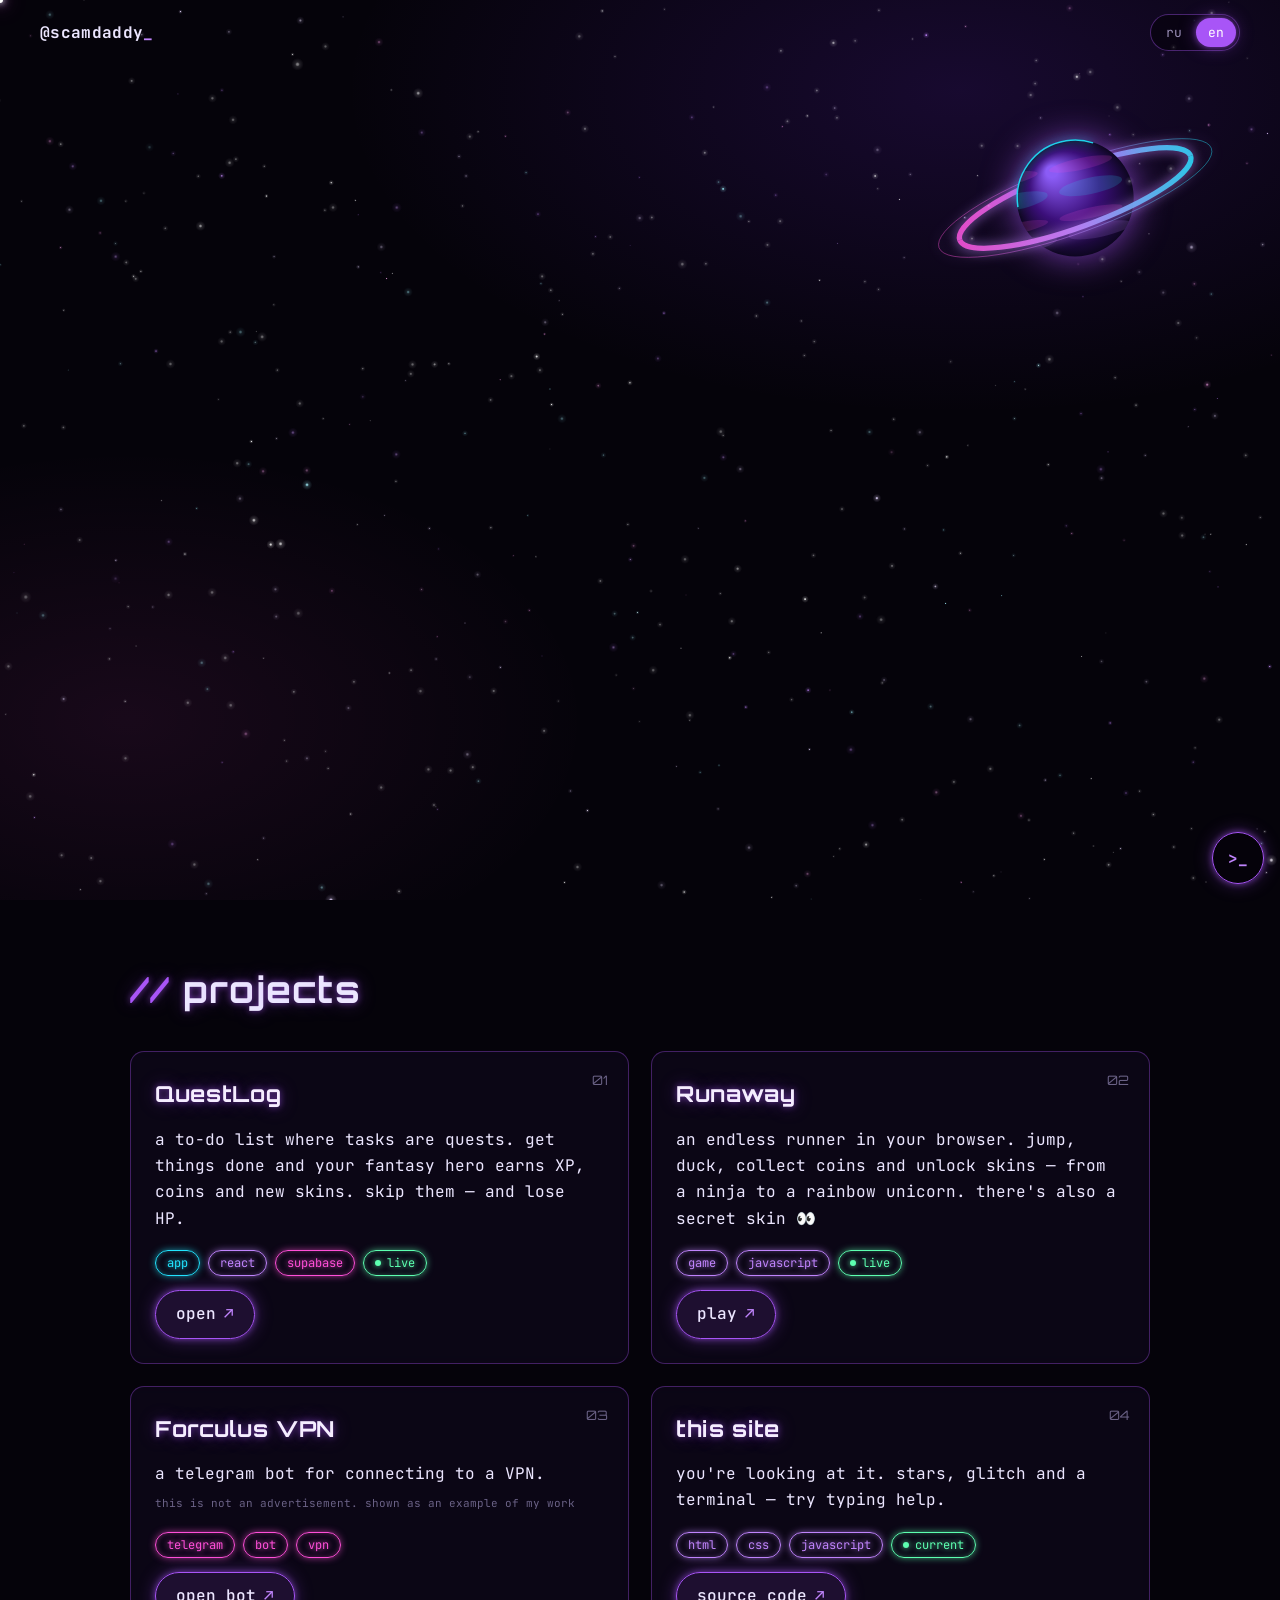
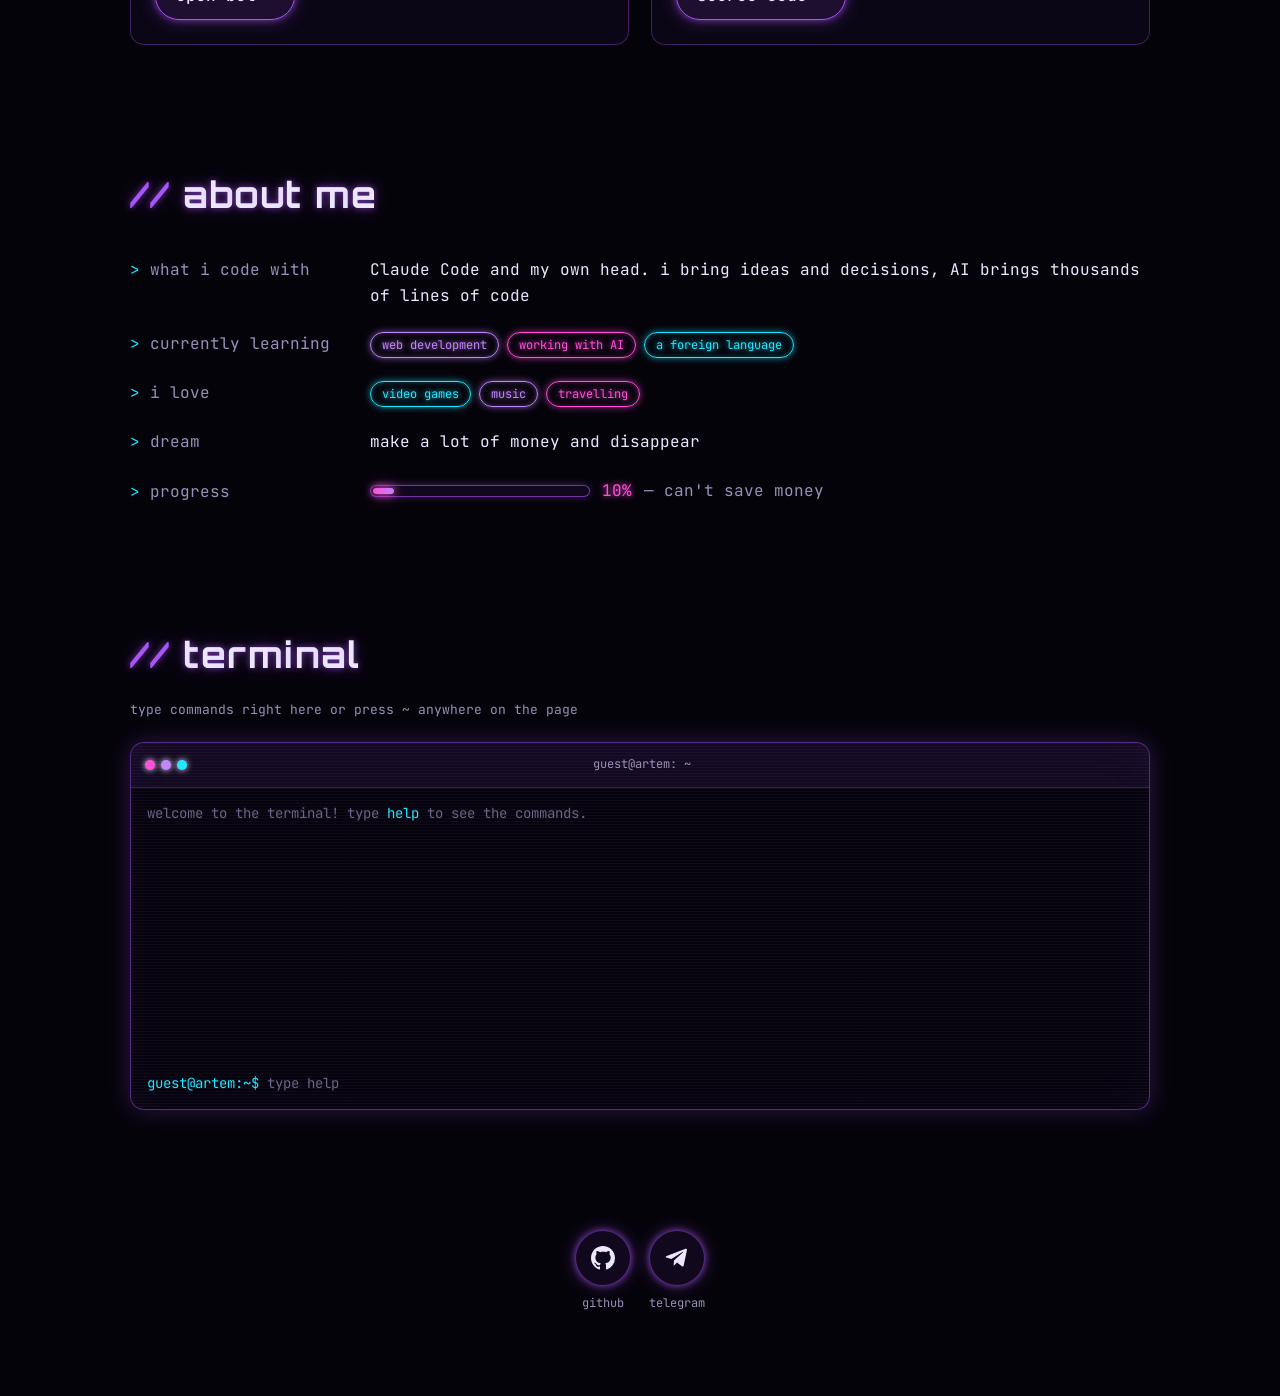
==== commit fc95c3a9: "Хэллоуин и новогодний режимы, убран блок «давай сделаем вместе» - js/season.js: режимы включаются са" ====
--- a/index.html
+++ b/index.html
@@ -53,7 +53,10 @@
   <link rel="preconnect" href="https://fonts.gstatic.com" crossorigin>
   <link rel="stylesheet" href="https://fonts.googleapis.com/css2?family=JetBrains+Mono:wght@400;500;700&family=Orbitron:wght@500;700;900&family=Unbounded:wght@500;700;900&display=swap">
 
-  <link rel="stylesheet" href="css/style.css?v=20261017-1559">
+  <!-- Сезонные режимы (Хэллоуин, Новый год): подключаем в <head>, чтобы цвета сменились сразу -->
+  <script src="js/season.js?v=20261017-1607"></script>
+
+  <link rel="stylesheet" href="css/style.css?v=20261017-1607">
 </head>
 <body>
   <!-- CRT-включение: чёрные шторки разъезжаются от светящейся линии (js/fx.js, css) -->
@@ -108,19 +111,6 @@
       <div id="about-list"></div>
     </section>
 
-    <!-- Призыв написать -->
-    <section class="section" id="collab">
-      <div class="cta reveal">
-        <p class="cta__kicker" data-i18n="cta.kicker">// есть идея?</p>
-        <h2 class="cta__title" data-i18n="cta.title">давай сделаем что-то вместе</h2>
-        <p class="cta__text" data-i18n="cta.text">пиши в telegram — обсудим проект, коллаб или просто поболтаем. иногда отвечаю быстрее, чем ИИ пишет код 😎</p>
-        <!-- Адрес подставляется из js/projects.js (ссылка telegram) -->
-        <a class="btn cta__btn" id="cta-link" href="https://t.me/scamdaddy" target="_blank" rel="noopener noreferrer">
-          <span data-i18n="cta.button">написать в telegram</span> <span class="btn__arrow" aria-hidden="true">↗</span>
-        </a>
-      </div>
-    </section>
-
     <!-- Мини-терминал (js/terminal.js). По клавише ~ всплывает поверх страницы -->
     <section class="section" id="terminal-section">
       <h2 class="section__title reveal"><span class="section__hash">//</span> <span data-i18n="term.section">терминал</span></h2>
@@ -165,12 +155,12 @@
   <!-- Порядок важен: сначала данные, потом код, который их использует.
        ?v=… — версия: при каждом обновлении сайта меняем её (tools/bump-version.ps1),
        чтобы браузер не взял старые файлы из кэша -->
-  <script src="js/stars.js?v=20261017-1559"></script>
-  <script src="js/i18n.js?v=20261017-1559"></script>
-  <script src="js/projects.js?v=20261017-1559"></script>
-  <script src="js/effects.js?v=20261017-1559"></script>
-  <script src="js/terminal.js?v=20261017-1559"></script>
-  <script src="js/fx.js?v=20261017-1559"></script>
-  <script src="js/main.js?v=20261017-1559"></script>
+  <script src="js/stars.js?v=20261017-1607"></script>
+  <script src="js/i18n.js?v=20261017-1607"></script>
+  <script src="js/projects.js?v=20261017-1607"></script>
+  <script src="js/effects.js?v=20261017-1607"></script>
+  <script src="js/terminal.js?v=20261017-1607"></script>
+  <script src="js/fx.js?v=20261017-1607"></script>
+  <script src="js/main.js?v=20261017-1607"></script>
 </body>
 </html>
--- a/css/style.css
+++ b/css/style.css
@@ -1136,70 +1136,90 @@
   }
 }
 
-/* ---------- Призыв «давай сделаем вместе» ---------- */
-
-.cta {
-  position: relative;
-  overflow: hidden;
-  padding: clamp(28px, 5vw, 56px);
-  border: 1px solid rgba(192, 132, 252, 0.6);
-  border-radius: calc(var(--radius) * 1.5);
+/* =========================================================
+   Сезонные режимы (даты — в js/season.js)
+   ========================================================= */
+
+/* Хэллоуин: розовый становится тыквенно-оранжевым, голубой — ядовито-зелёным */
+html.season-halloween {
+  --pink: #ff7a1a;
+  --cyan: #a3ff3d;
+}
+
+html.season-halloween body {
   background:
-    radial-gradient(ellipse 70% 90% at 0% 0%, rgba(255, 79, 216, 0.16), transparent 60%),
-    radial-gradient(ellipse 70% 90% at 100% 100%, rgba(34, 229, 255, 0.14), transparent 60%),
-    rgba(14, 8, 26, 0.75);
-  box-shadow: 0 0 30px rgba(168, 85, 247, 0.3), inset 0 0 40px rgba(168, 85, 247, 0.08);
-  text-align: center;
-}
-
-/* Световая полоса медленно проезжает по рамке */
-.cta::before {
-  content: "";
-  position: absolute;
-  top: 0;
-  left: -40%;
-  width: 40%;
-  height: 2px;
-  background: linear-gradient(90deg, transparent, var(--cyan), var(--pink), transparent);
-  box-shadow: 0 0 12px var(--pink);
-  animation: cta-sweep 4s linear infinite;
-}
-
-.cta__kicker {
-  margin: 0 0 10px;
-  color: var(--cyan);
-  font-size: 14px;
-}
-
-.cta__title {
-  margin: 0 0 16px;
-  font-family: var(--font-display);
-  font-size: clamp(26px, 5vw, 46px);
-  font-weight: 900;
-  line-height: 1.15;
-  color: #f5edff;
-  text-shadow: 0 0 10px rgba(192, 132, 252, 0.9), 0 0 36px rgba(168, 85, 247, 0.6);
-}
-
-.cta__text {
-  max-width: 560px;
-  margin: 0 auto 28px;
-  color: var(--text);
-}
-
-.cta__btn {
-  padding: 14px 28px;
-  font-size: 16px;
-  border-color: var(--pink);
-  background: rgba(255, 79, 216, 0.14);
-  box-shadow: 0 0 12px rgba(255, 79, 216, 0.6), 0 0 30px rgba(255, 79, 216, 0.25);
-}
-
-.cta__btn:hover,
-.cta__btn:focus-visible {
-  background: rgba(255, 79, 216, 0.3);
-  border-color: #ff8be6;
-  box-shadow: 0 0 16px rgba(255, 79, 216, 0.9), 0 0 50px rgba(255, 79, 216, 0.45);
+    radial-gradient(ellipse 80% 60% at 75% 10%, rgba(109, 40, 217, 0.2), transparent 60%),
+    radial-gradient(ellipse 60% 50% at 10% 80%, rgba(255, 122, 26, 0.12), transparent 60%),
+    var(--bg);
+  background-attachment: fixed;
+}
+
+/* Летучая мышь машет крыльями */
+.ufo--bat .bat__wing {
+  transform-box: view-box;
+  transform-origin: 30px 16px;
+  animation: bat-flap 0.28s ease-in-out infinite alternate;
+}
+
+.ufo--bat .bat__wing--right {
+  transform-origin: 34px 16px;
+}
+
+.ufo--bat {
+  filter: drop-shadow(0 0 6px rgba(255, 122, 26, 0.8)) drop-shadow(0 0 14px rgba(168, 85, 247, 0.5));
+}
+
+/* Паук на паутинке под шапкой */
+.spider {
+  position: absolute;
+  top: 100%;
+  right: clamp(70px, 18vw, 240px);
+  display: flex;
+  flex-direction: column;
+  align-items: center;
+  transform-origin: top center;
+  pointer-events: none;
+  animation: spider-swing 4s ease-in-out infinite;
+}
+
+.spider__thread {
+  width: 1px;
+  height: 46px;
+  background: linear-gradient(rgba(255, 255, 255, 0.1), rgba(255, 255, 255, 0.5));
+  animation: spider-drop 6s ease-in-out infinite;
+}
+
+.spider__body {
+  margin-top: -2px;
+  filter: drop-shadow(0 0 6px rgba(255, 122, 26, 0.7));
+}
+
+/* Новый год: гирлянда из мигающих лампочек под шапкой */
+.garland {
+  position: absolute;
+  top: 100%;
+  left: 0;
+  right: 0;
+  display: flex;
+  justify-content: space-around;
+  height: 18px;
+  border-top: 1px solid rgba(255, 255, 255, 0.18);
+  pointer-events: none;
+}
+
+.garland i {
+  width: 7px;
+  height: 11px;
+  margin-top: 2px;
+  border-radius: 40% 40% 50% 50%;
+  background: var(--bulb);
+  box-shadow: 0 0 6px var(--bulb), 0 0 14px var(--bulb);
+  animation: bulb-blink 1.5s steps(1) infinite;
+  animation-delay: var(--delay);
+}
+
+.garland i:nth-child(odd) {
+  margin-top: 5px;
 }
 
 /* ---------- CRT-включение ----------
@@ -1441,6 +1461,26 @@
 
 /* ---------- Анимации ---------- */
 
+@keyframes bat-flap {
+  from { transform: scaleY(1); }
+  to { transform: scaleY(0.35); }
+}
+
+@keyframes spider-swing {
+  0%, 100% { transform: rotate(-6deg); }
+  50% { transform: rotate(6deg); }
+}
+
+@keyframes spider-drop {
+  0%, 100% { height: 46px; }
+  50% { height: 90px; }
+}
+
+@keyframes bulb-blink {
+  0%, 100% { opacity: 1; }
+  50% { opacity: 0.25; box-shadow: none; }
+}
+
 @keyframes avatar-spin {
   to { transform: rotate(1turn); }
 }
@@ -1449,10 +1489,6 @@
   0%, 100% { fill: #22e5ff; }
   90% { fill: #ffffff; }
   94% { fill: #22e5ff; }
-}
-
-@keyframes cta-sweep {
-  to { left: 100%; }
 }
 
 @keyframes crt-shutter {
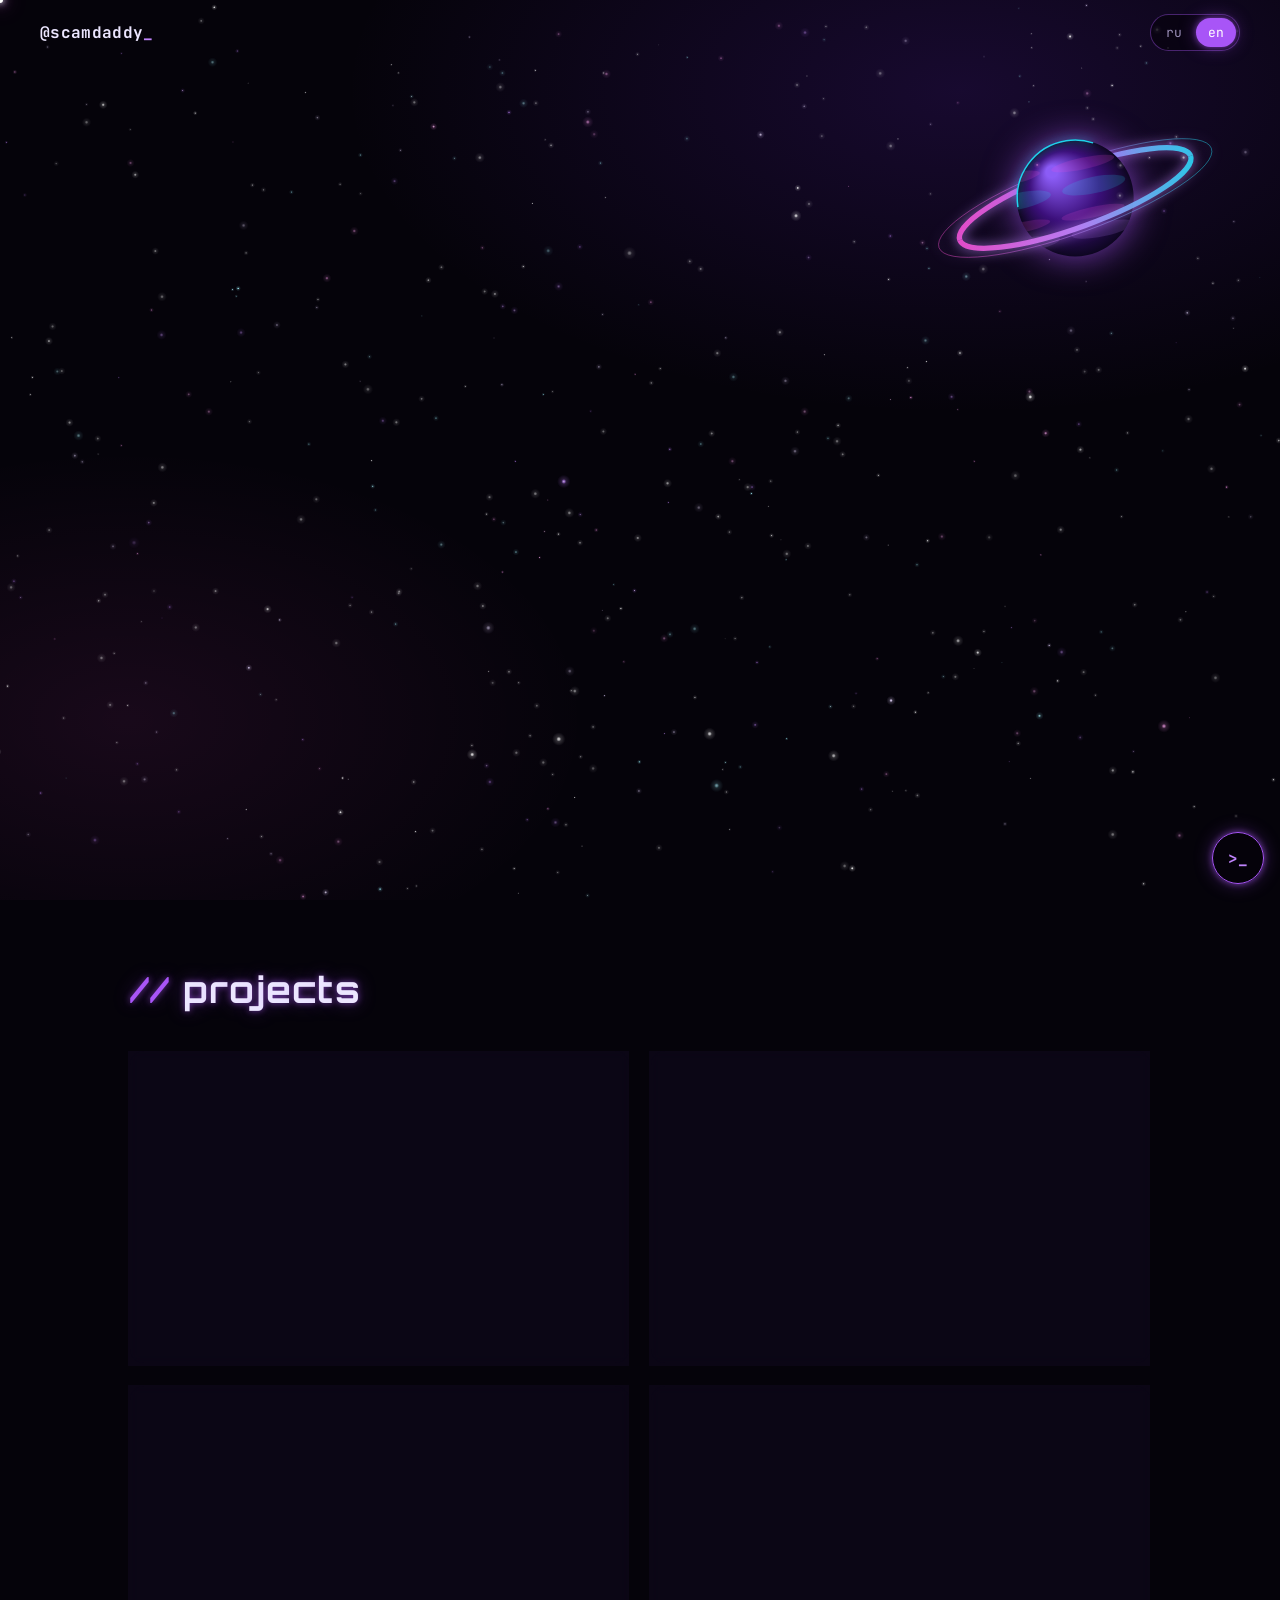
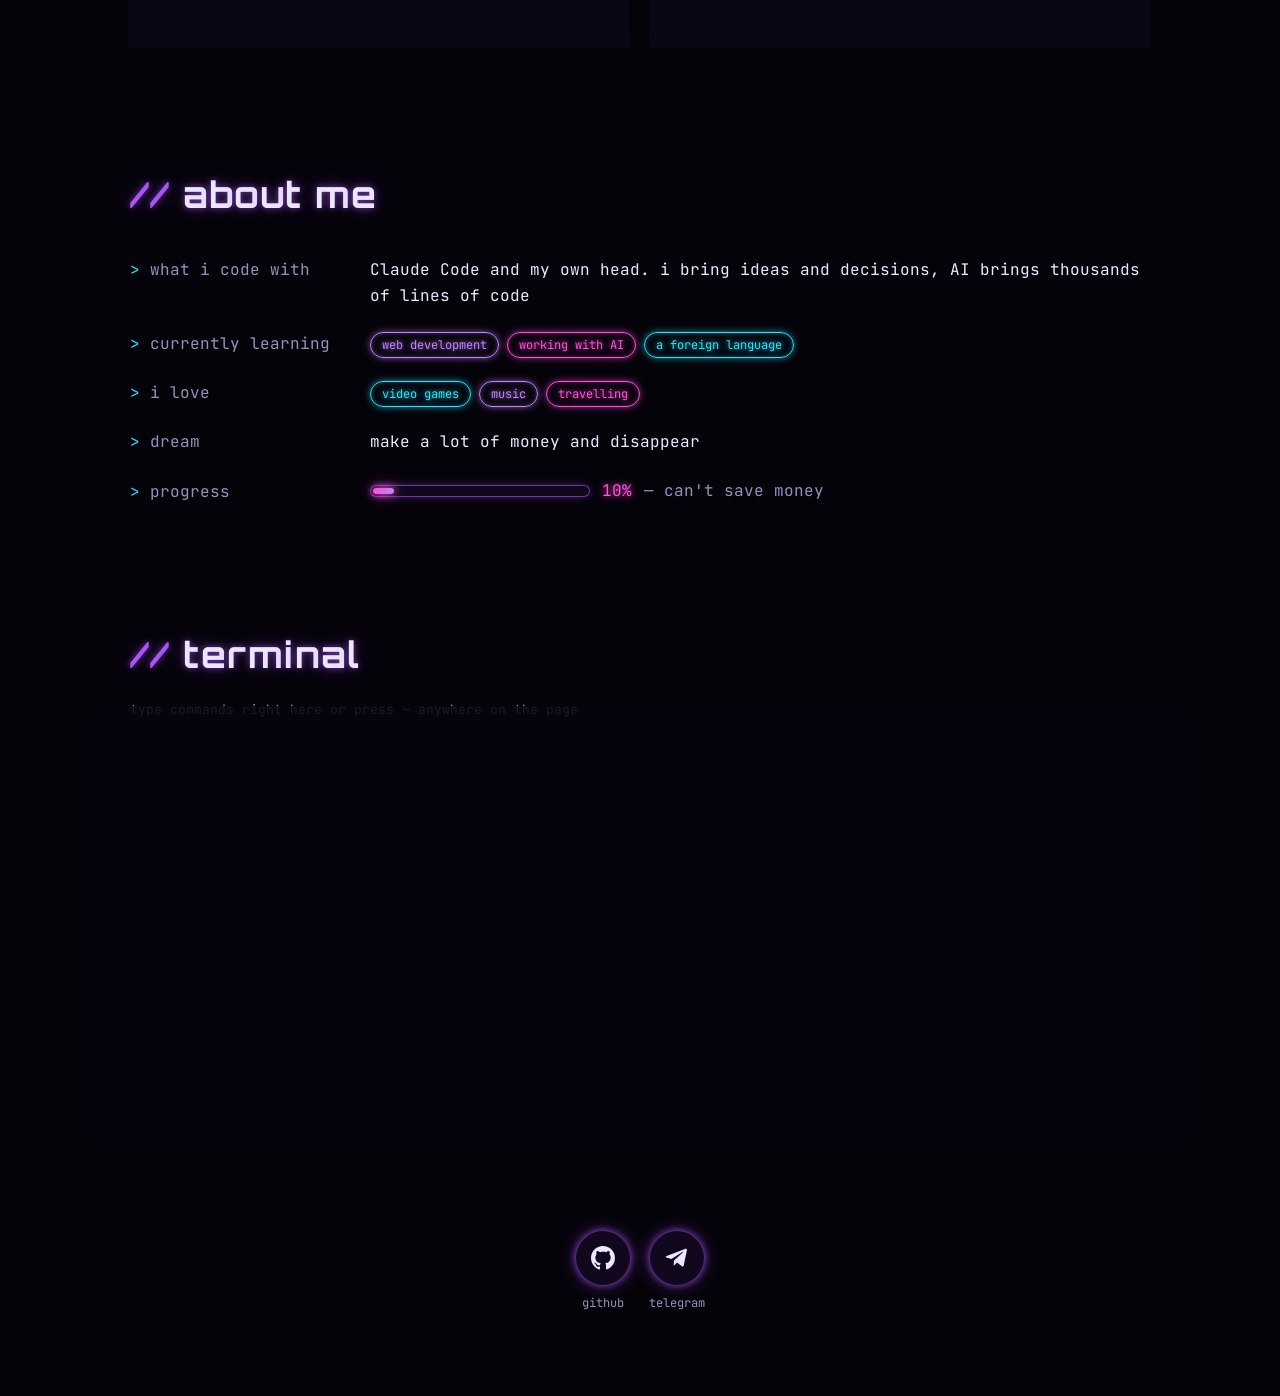
==== commit 58d0971e: "Больше сезонных украшений для Хэллоуина и Нового года Хэллоуин: - летающая тарелка-тыква и летучая м" ====
--- a/index.html
+++ b/index.html
@@ -54,9 +54,9 @@
   <link rel="stylesheet" href="https://fonts.googleapis.com/css2?family=JetBrains+Mono:wght@400;500;700&family=Orbitron:wght@500;700;900&family=Unbounded:wght@500;700;900&display=swap">
 
   <!-- Сезонные режимы (Хэллоуин, Новый год): подключаем в <head>, чтобы цвета сменились сразу -->
-  <script src="js/season.js?v=20261017-1607"></script>
+  <script src="js/season.js?v=20261017-1634"></script>
 
-  <link rel="stylesheet" href="css/style.css?v=20261017-1607">
+  <link rel="stylesheet" href="css/style.css?v=20261017-1634">
 </head>
 <body>
   <!-- CRT-включение: чёрные шторки разъезжаются от светящейся линии (js/fx.js, css) -->
@@ -155,12 +155,12 @@
   <!-- Порядок важен: сначала данные, потом код, который их использует.
        ?v=… — версия: при каждом обновлении сайта меняем её (tools/bump-version.ps1),
        чтобы браузер не взял старые файлы из кэша -->
-  <script src="js/stars.js?v=20261017-1607"></script>
-  <script src="js/i18n.js?v=20261017-1607"></script>
-  <script src="js/projects.js?v=20261017-1607"></script>
-  <script src="js/effects.js?v=20261017-1607"></script>
-  <script src="js/terminal.js?v=20261017-1607"></script>
-  <script src="js/fx.js?v=20261017-1607"></script>
-  <script src="js/main.js?v=20261017-1607"></script>
+  <script src="js/stars.js?v=20261017-1634"></script>
+  <script src="js/i18n.js?v=20261017-1634"></script>
+  <script src="js/projects.js?v=20261017-1634"></script>
+  <script src="js/effects.js?v=20261017-1634"></script>
+  <script src="js/terminal.js?v=20261017-1634"></script>
+  <script src="js/fx.js?v=20261017-1634"></script>
+  <script src="js/main.js?v=20261017-1634"></script>
 </body>
 </html>
--- a/css/style.css
+++ b/css/style.css
@@ -1194,6 +1194,115 @@
   filter: drop-shadow(0 0 6px rgba(255, 122, 26, 0.7));
 }
 
+/* Слой для фоновых украшений (призраки, стаи мышей): над звёздами, под текстом */
+.season-layer {
+  position: fixed;
+  inset: 0;
+  z-index: 0;
+  overflow: hidden;
+  pointer-events: none;
+}
+
+.ghost {
+  position: absolute;
+  left: 0;
+  top: 0;
+  filter: drop-shadow(0 0 10px rgba(192, 132, 252, 0.8));
+}
+
+/* Призрак ещё и покачивается из стороны в сторону */
+.ghost__inner {
+  width: 100%;
+  height: 100%;
+  animation: ghost-sway 2.6s ease-in-out infinite alternate;
+}
+
+.ghost--scare {
+  position: fixed;
+  z-index: 220;
+  width: 220px;
+  height: 264px;
+  pointer-events: none;
+}
+
+.flock-bat {
+  position: absolute;
+  left: 0;
+  top: 0;
+  width: 30px;
+  height: 16px;
+}
+
+.flock-bat svg {
+  width: 100%;
+  height: 100%;
+}
+
+/* Тыква-тарелка и сани светятся своими цветами */
+.ufo--pumpkin {
+  filter: drop-shadow(0 0 8px rgba(255, 122, 26, 0.8)) drop-shadow(0 0 16px rgba(163, 255, 61, 0.35));
+}
+
+.ufo--sleigh {
+  filter: drop-shadow(0 0 8px rgba(255, 224, 102, 0.7)) drop-shadow(0 0 16px rgba(225, 29, 72, 0.4));
+}
+
+/* Нос Рудольфа мигает */
+.sleigh__nose {
+  animation: blink 0.9s steps(1) infinite;
+}
+
+/* Украшения на карточках и терминале: паутинка в углу / снежная шапка */
+.card .season-deco,
+.terminal .season-deco {
+  position: absolute;
+  pointer-events: none;
+}
+
+.season-deco--web {
+  top: 0;
+  right: 0;
+  width: 54px;
+  height: 54px;
+  border-top-right-radius: var(--radius);
+  overflow: hidden;
+}
+
+.card .season-deco--snow {
+  top: -7px;
+  left: 14px;
+  right: 14px;
+  height: 14px;
+  filter: drop-shadow(0 0 4px rgba(255, 255, 255, 0.6));
+}
+
+.terminal .season-deco--snow {
+  top: 0;
+  left: 40px;
+  right: 40px;
+  height: 12px;
+  z-index: 1;
+}
+
+/* Ёлка в терминале (команда tree) */
+.term-star {
+  color: #ffe066;
+  text-shadow: 0 0 8px #ffe066;
+}
+
+.term-tree {
+  color: #5dffb0;
+}
+
+.term-trunk {
+  color: #b45309;
+}
+
+.term-bulb {
+  text-shadow: 0 0 6px currentColor;
+  animation: blink 1.4s steps(1) infinite;
+}
+
 /* Новый год: гирлянда из мигающих лампочек под шапкой */
 .garland {
   position: absolute;
@@ -1461,6 +1570,11 @@
 
 /* ---------- Анимации ---------- */
 
+@keyframes ghost-sway {
+  from { transform: translateX(-10px) rotate(-5deg); }
+  to { transform: translateX(10px) rotate(5deg); }
+}
+
 @keyframes bat-flap {
   from { transform: scaleY(1); }
   to { transform: scaleY(0.35); }
